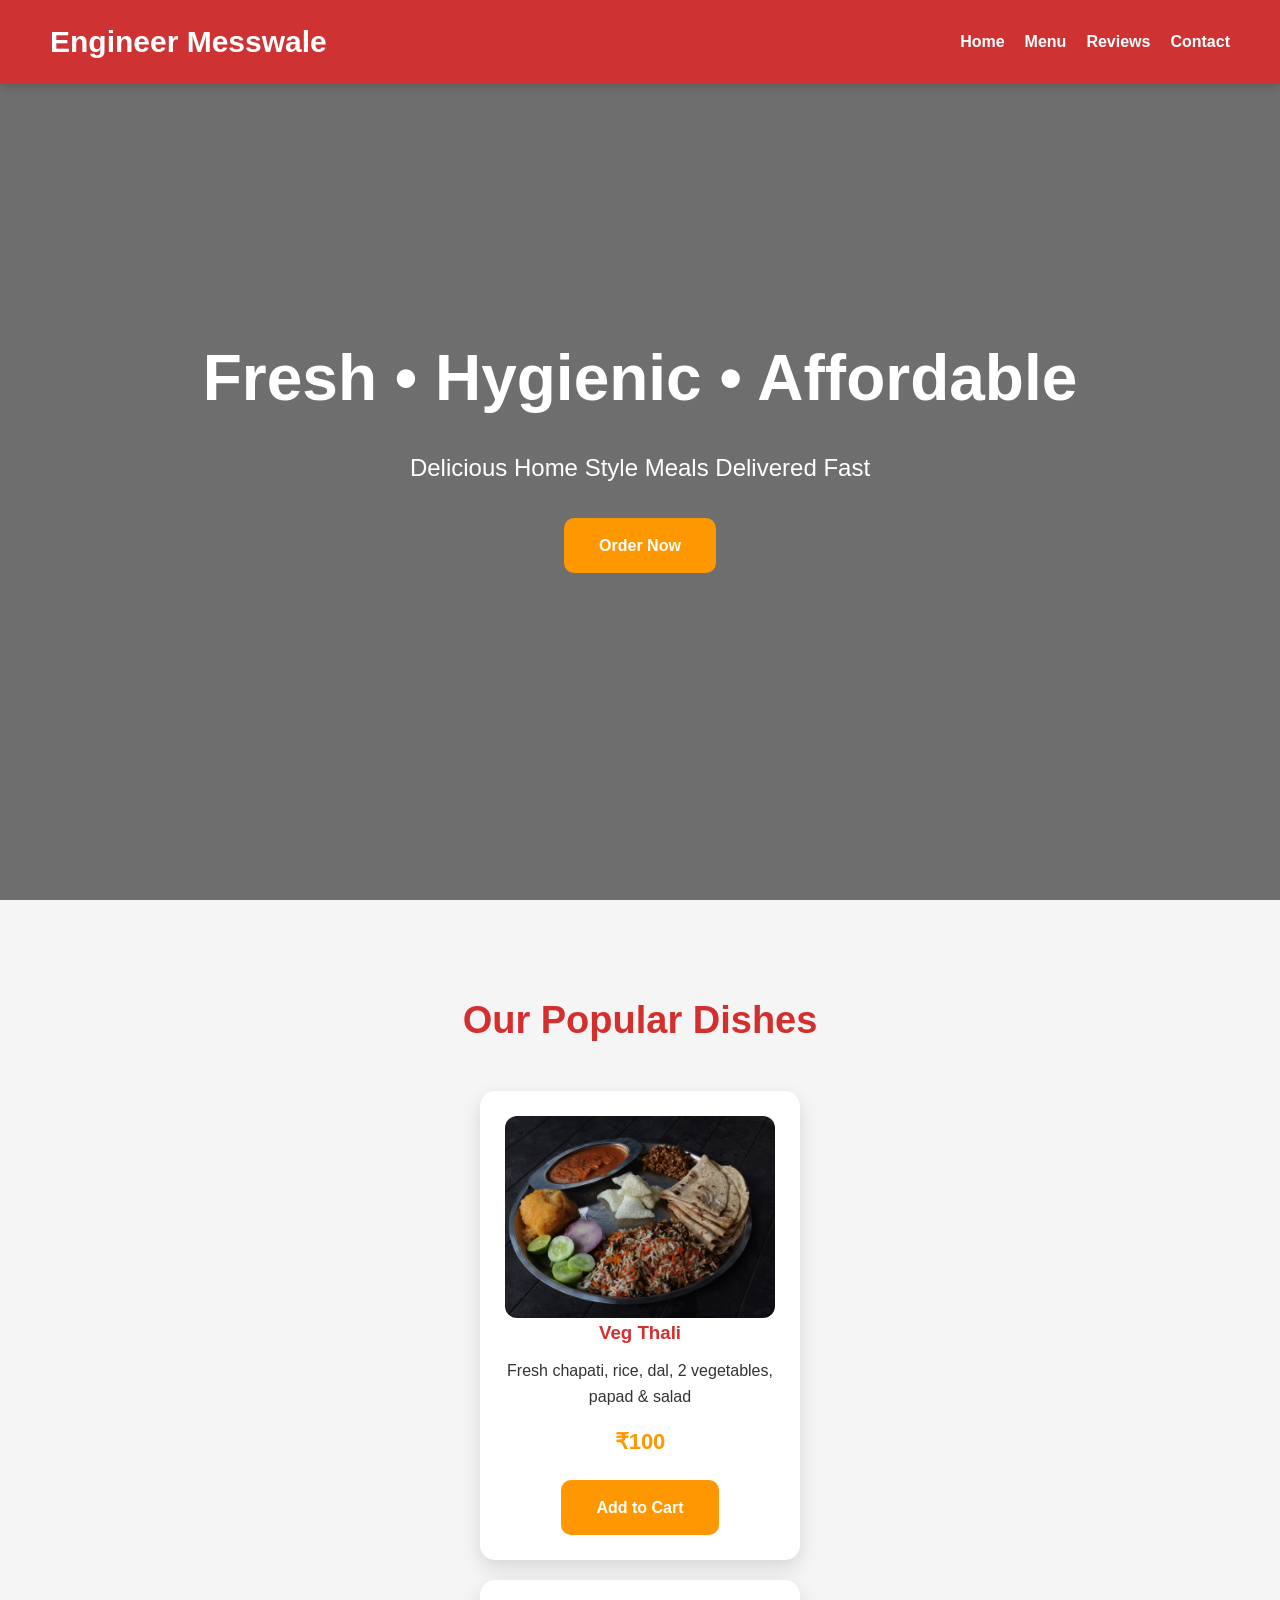
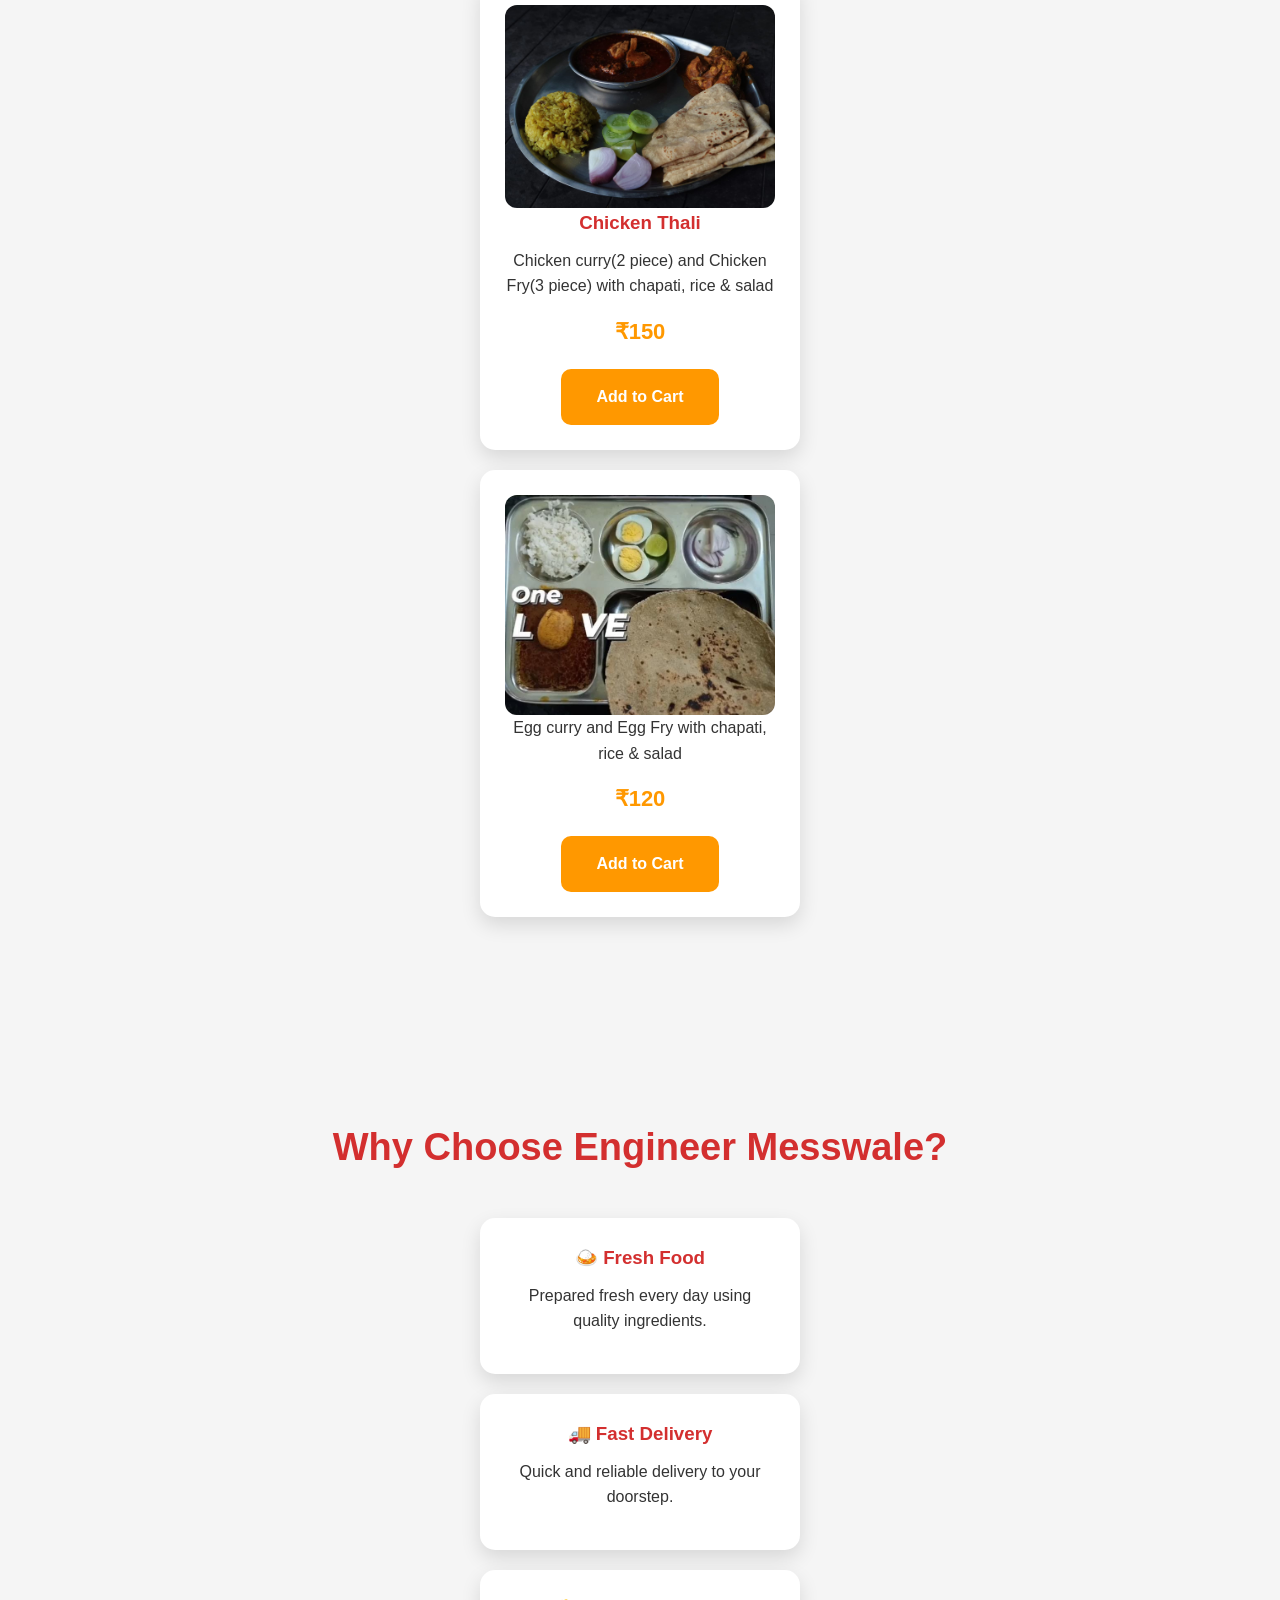
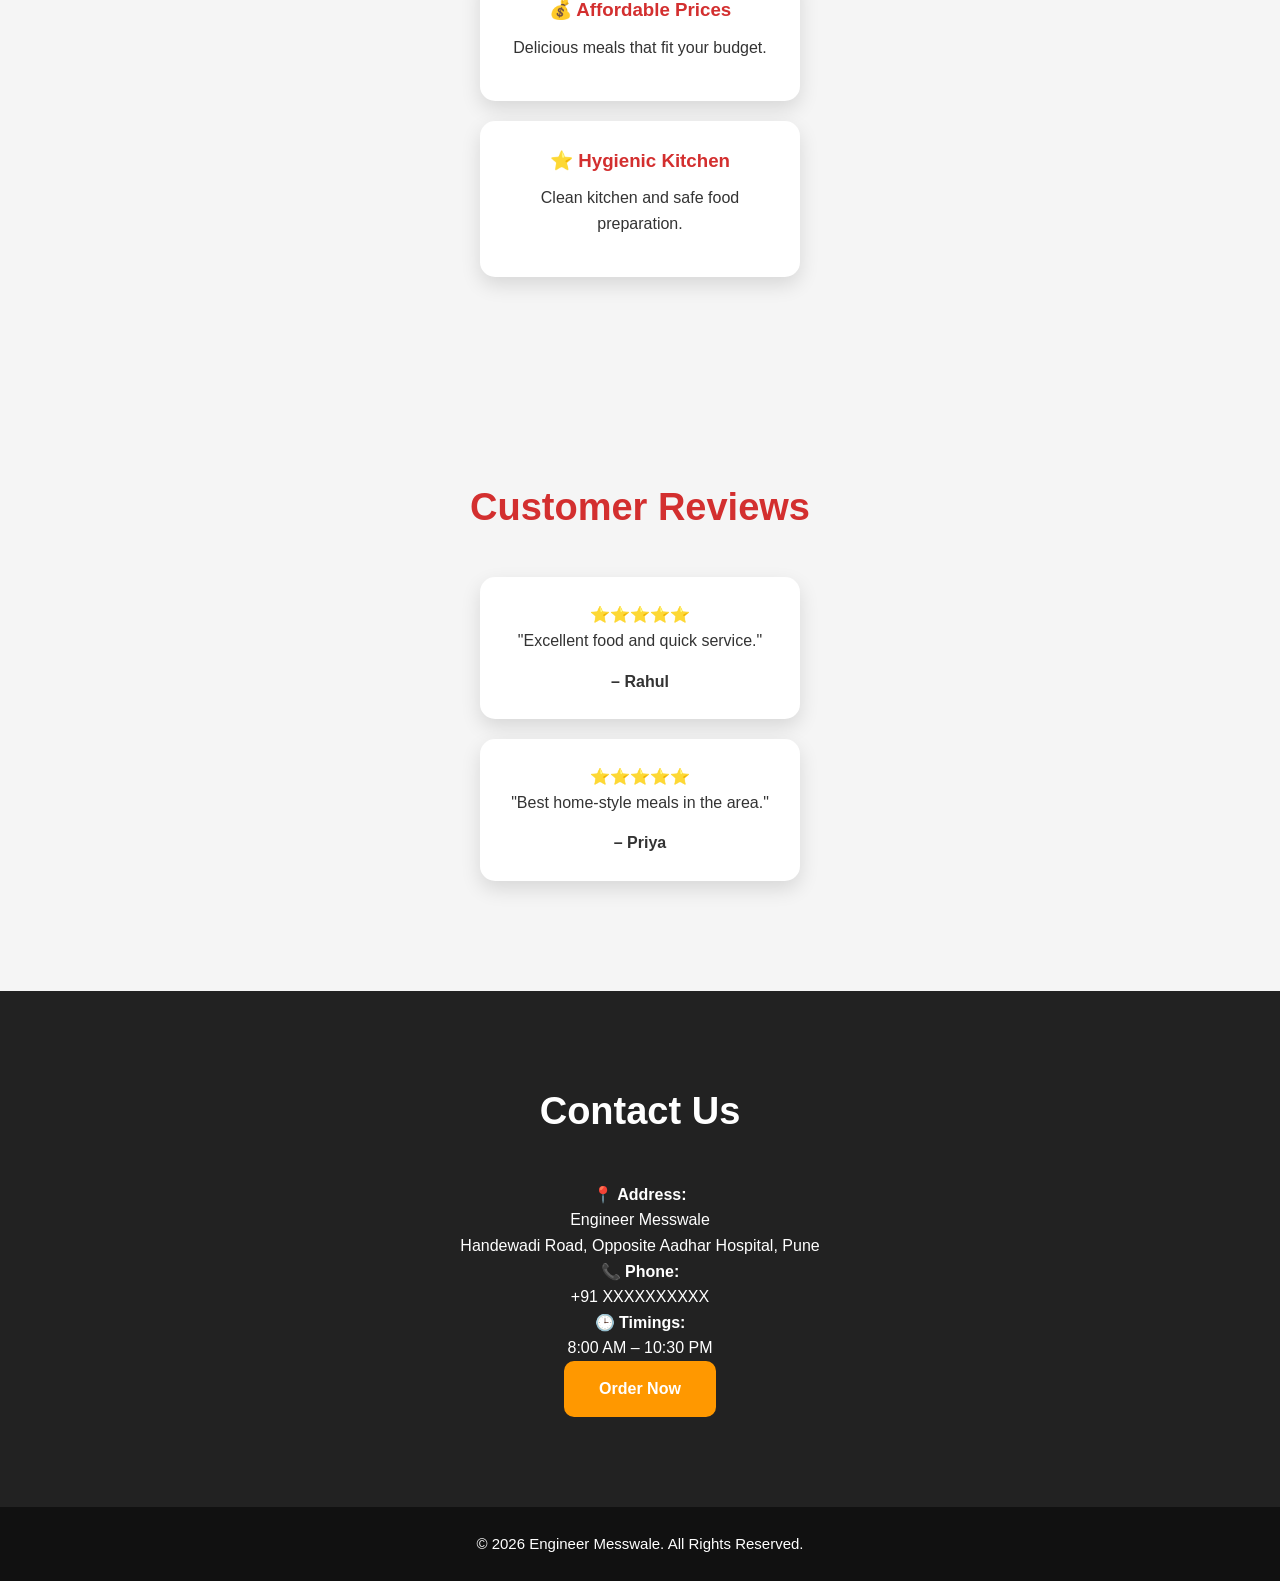
==== index.html @ 08bb7de9 "new" ====
<!DOCTYPE html>
<html lang="en">
<head>
<meta charset="UTF-8">
<meta name="viewport" content="width=device-width, initial-scale=1.0">
<title>Engineer Messwale</title>
<link rel="stylesheet" href="style.css">
</head>

<body>

<header>
    <h1>Engineer Messwale</h1>
    <nav>
        <a href="#home">Home</a>
        <a href="#menu">Menu</a>
        <a href="#reviews">Reviews</a>
        <a href="#contact">Contact</a>
    </nav>
</header>

<section id="home" class="hero">
    <h1>Fresh • Hygienic • Affordable</h1>
    <p>Delicious Home Style Meals Delivered Fast</p>
    <a href="#menu" class="btn">Order Now</a>
</section>

<section id="menu" class="menu">

<h2>Our Popular Dishes</h2>

<div class="card">
    <img src="veg thali.jpeg" alt="Veg Thali">
    <h3>Veg Thali</h3>
    <p>Fresh chapati, rice, dal, 2 vegetables, papad & salad</p>
    <h4>₹100</h4>
    <a href="#" class="btn" onclick="addToCart('Veg Thali',100); return false;">Add to Cart</a>
</div>

<div class="card">
    <img src="Chicken Thali.jpeg" alt="Chicken Thali">
    <h3>Chicken Thali</h3>
    <p>Chicken curry(2 piece) and Chicken Fry(3 piece) with chapati, rice & salad</p>
    <h4>₹150</h4>
    <a href="#" class="btn" onclick="addToCart('Chicken Thali',150); return false;">Add to Cart</a>
</div>

<div class="card">
    <img src="Egg Thali.jpeg" >
    <p>Egg curry and Egg Fry with chapati, rice & salad</p>
    <h4>₹120</h4>

    <a href="#" class="btn" onclick="addToCart('Egg Thali',140); return false;">Add to Cart</a>
</div>

</section>


</div>

</section><section class="why">
    <h2>Why Choose Engineer Messwale?</h2>

    <div class="card">
        <h3>🍛 Fresh Food</h3>
        <p>Prepared fresh every day using quality ingredients.</p>
    </div>

    <div class="card">
        <h3>🚚 Fast Delivery</h3>
        <p>Quick and reliable delivery to your doorstep.</p>
    </div>

    <div class="card">
        <h3>💰 Affordable Prices</h3>
        <p>Delicious meals that fit your budget.</p>
    </div>

    <div class="card">
        <h3>⭐ Hygienic Kitchen</h3>
        <p>Clean kitchen and safe food preparation.</p>
    </div>
</section>

<section id="reviews">
    <h2>Customer Reviews</h2>

    <div class="card">
        ⭐⭐⭐⭐⭐
        <p>"Excellent food and quick service."</p>
        <strong>– Rahul</strong>
    </div>

    <div class="card">
        ⭐⭐⭐⭐⭐
        <p>"Best home-style meals in the area."</p>
        <strong>– Priya</strong>
    </div>
</section><section id="contact">
    <h2>Contact Us</h2>

    <p><strong>📍 Address:</strong><br>
    Engineer Messwale<br>
    Handewadi Road, Opposite Aadhar Hospital, Pune
    </p>

    <p><strong>📞 Phone:</strong><br>
    +91 XXXXXXXXXX
    </p>

    <p><strong>🕒 Timings:</strong><br>
    8:00 AM – 10:30 PM
    </p>

    <a href="#menu" class="btn">Order Now</a>
</section>

<footer>
    <p>&copy; 2026 Engineer Messwale. All Rights Reserved.</p>
</footer>

<script src="script.js"></script>

</body>
</html>
---- style.css ----
*{
margin:0;
padding:0;
box-sizing:border-box;
font-family:Arial,sans-serif;
scroll-behavior:smooth;
}

body{
background:#f5f5f5;
color:#333;
line-height:1.6;
}

header{
position:fixed;
top:0;
left:0;
width:100%;
display:flex;
justify-content:space-between;
align-items:center;
padding:18px 50px;
background:rgba(211,47,47,.95);
color:#fff;
z-index:1000;
box-shadow:0 2px 10px rgba(0,0,0,.2);
}

header h1{
font-size:30px;
font-weight:bold;
}

nav{
display:flex;
gap:20px;
}

nav a{
color:#fff;
text-decoration:none;
font-weight:bold;
transition:.3s;
}

nav a:hover{
color:#ffd54f;
}

.hero{
height:100vh;
display:flex;
flex-direction:column;
justify-content:center;
align-items:center;
text-align:center;
padding:20px;
background:linear-gradient(rgba(0,0,0,.55),rgba(0,0,0,.55)),
url("https://images.unsplash.com/photo-1504674900247-0877df9cc836");
background-size:cover;
background-position:center;
color:white;
}

.hero h1{
font-size:64px;
margin-bottom:20px;
}

.hero p{
font-size:24px;
margin-bottom:30px;
max-width:700px;
}

.btn{
display:inline-block;
background:#ff9800;
color:white;
padding:15px 35px;
border-radius:10px;
text-decoration:none;
font-weight:bold;
transition:.3s;
}

.btn:hover{
background:#e68900;
transform:scale(1.05);
}

.menu,
.why,
#reviews,
#contact{
padding:90px 20px;
text-align:center;
}

.menu h2,
.why h2,
#reviews h2,
#contact h2{
font-size:38px;
margin-bottom:40px;
color:#d32f2f;
}.card{
background:#fff;
max-width:320px;
margin:20px auto;
padding:25px;
border-radius:15px;
box-shadow:0 8px 20px rgba(0,0,0,.12);
transition:.3s;
}

.card:hover{
transform:translateY(-8px);
box-shadow:0 15px 30px rgba(0,0,0,.2);
}

.card h3{
color:#d32f2f;
margin-bottom:10px;
}

.card p{
margin-bottom:15px;
}

.card h4{
margin-bottom:20px;
font-size:22px;
color:#ff9800;
}

#contact{
background:#222;
color:white;
}

#contact h2{
color:#fff;
}

footer{
background:#111;
color:white;
text-align:center;
padding:25px;
font-size:15px;
}

img{
max-width:100%;
display:block;
border-radius:12px;
}

@media(max-width:768px){

header{
flex-direction:column;
padding:15px;
}

header h1{
margin-bottom:10px;
font-size:24px;
}

nav{
flex-wrap:wrap;
justify-content:center;
}

.hero h1{
font-size:40px;
}

.hero p{
font-size:18px;
}

.card{
width:90%;
}

.btn{
padding:12px 24px;
font-size:16px;
}

.menu,
.why,
#reviews,
#contact{
padding:60px 15px;
}

}
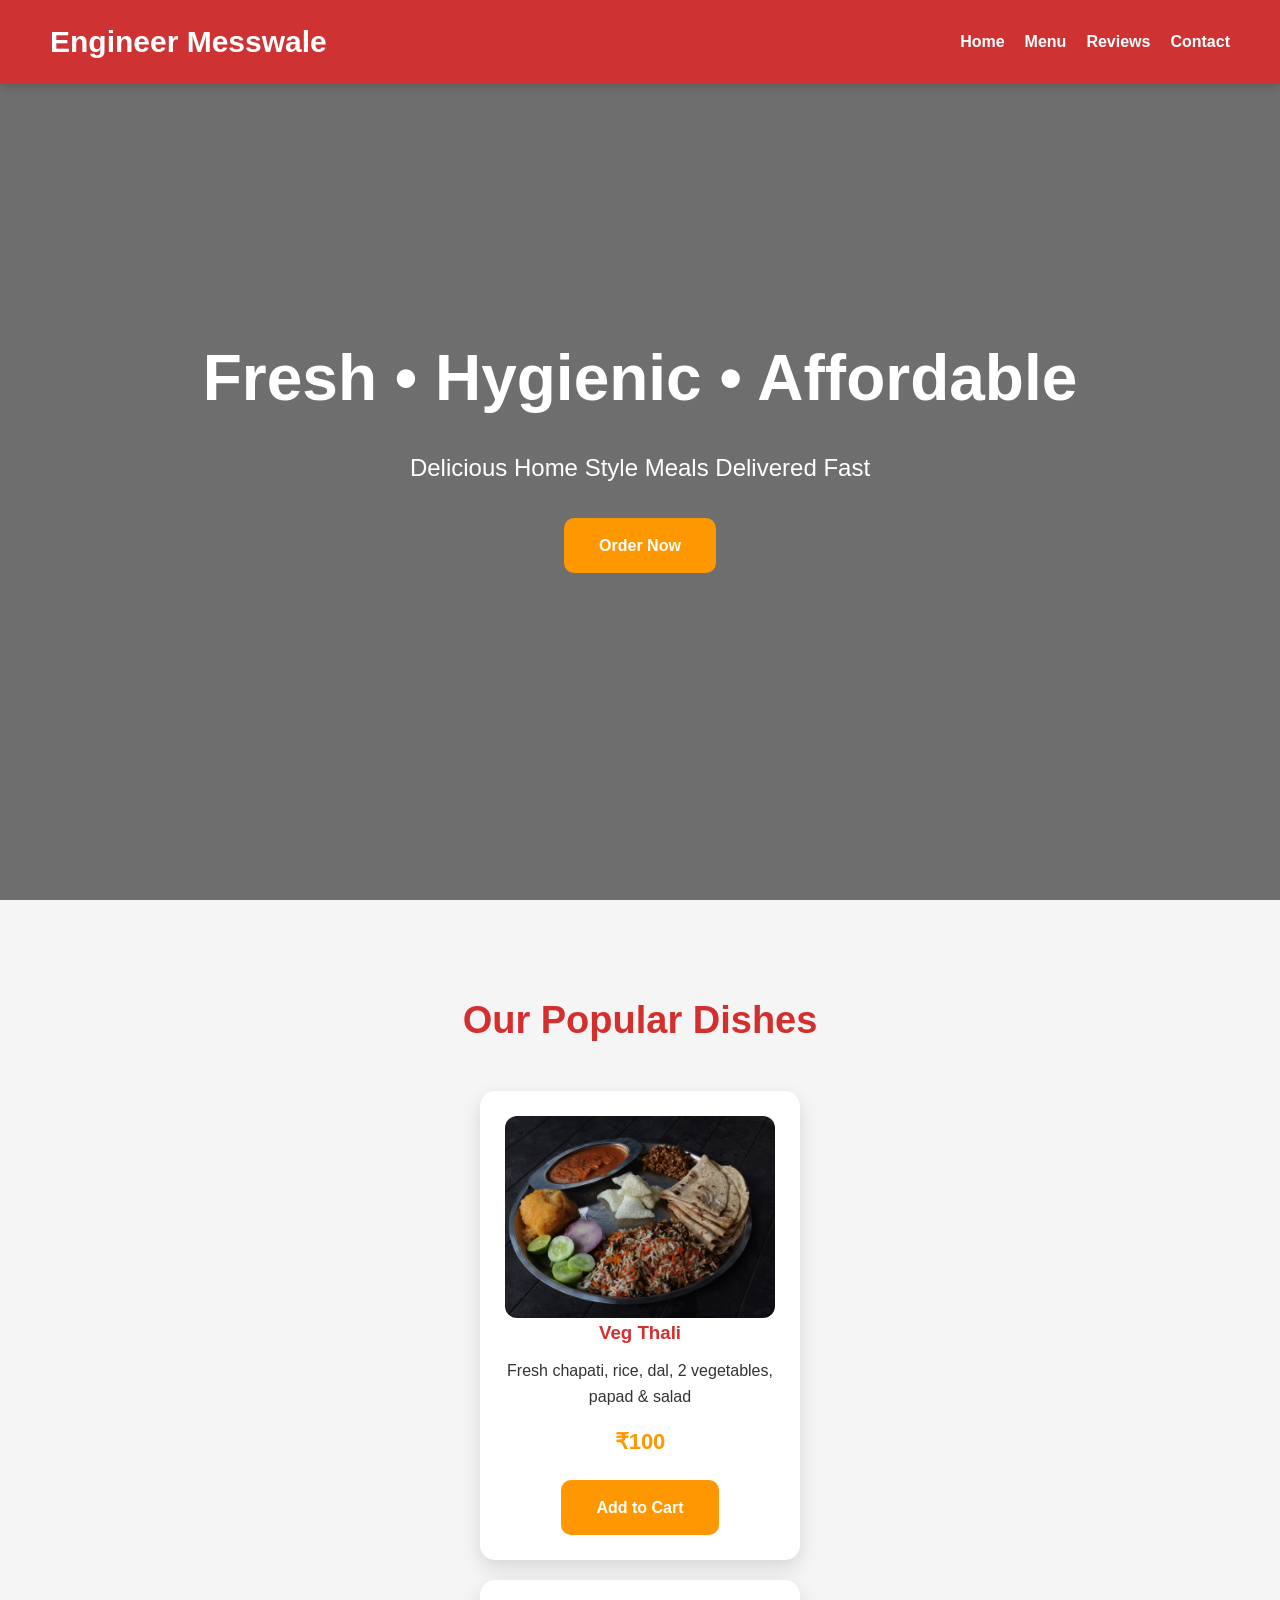
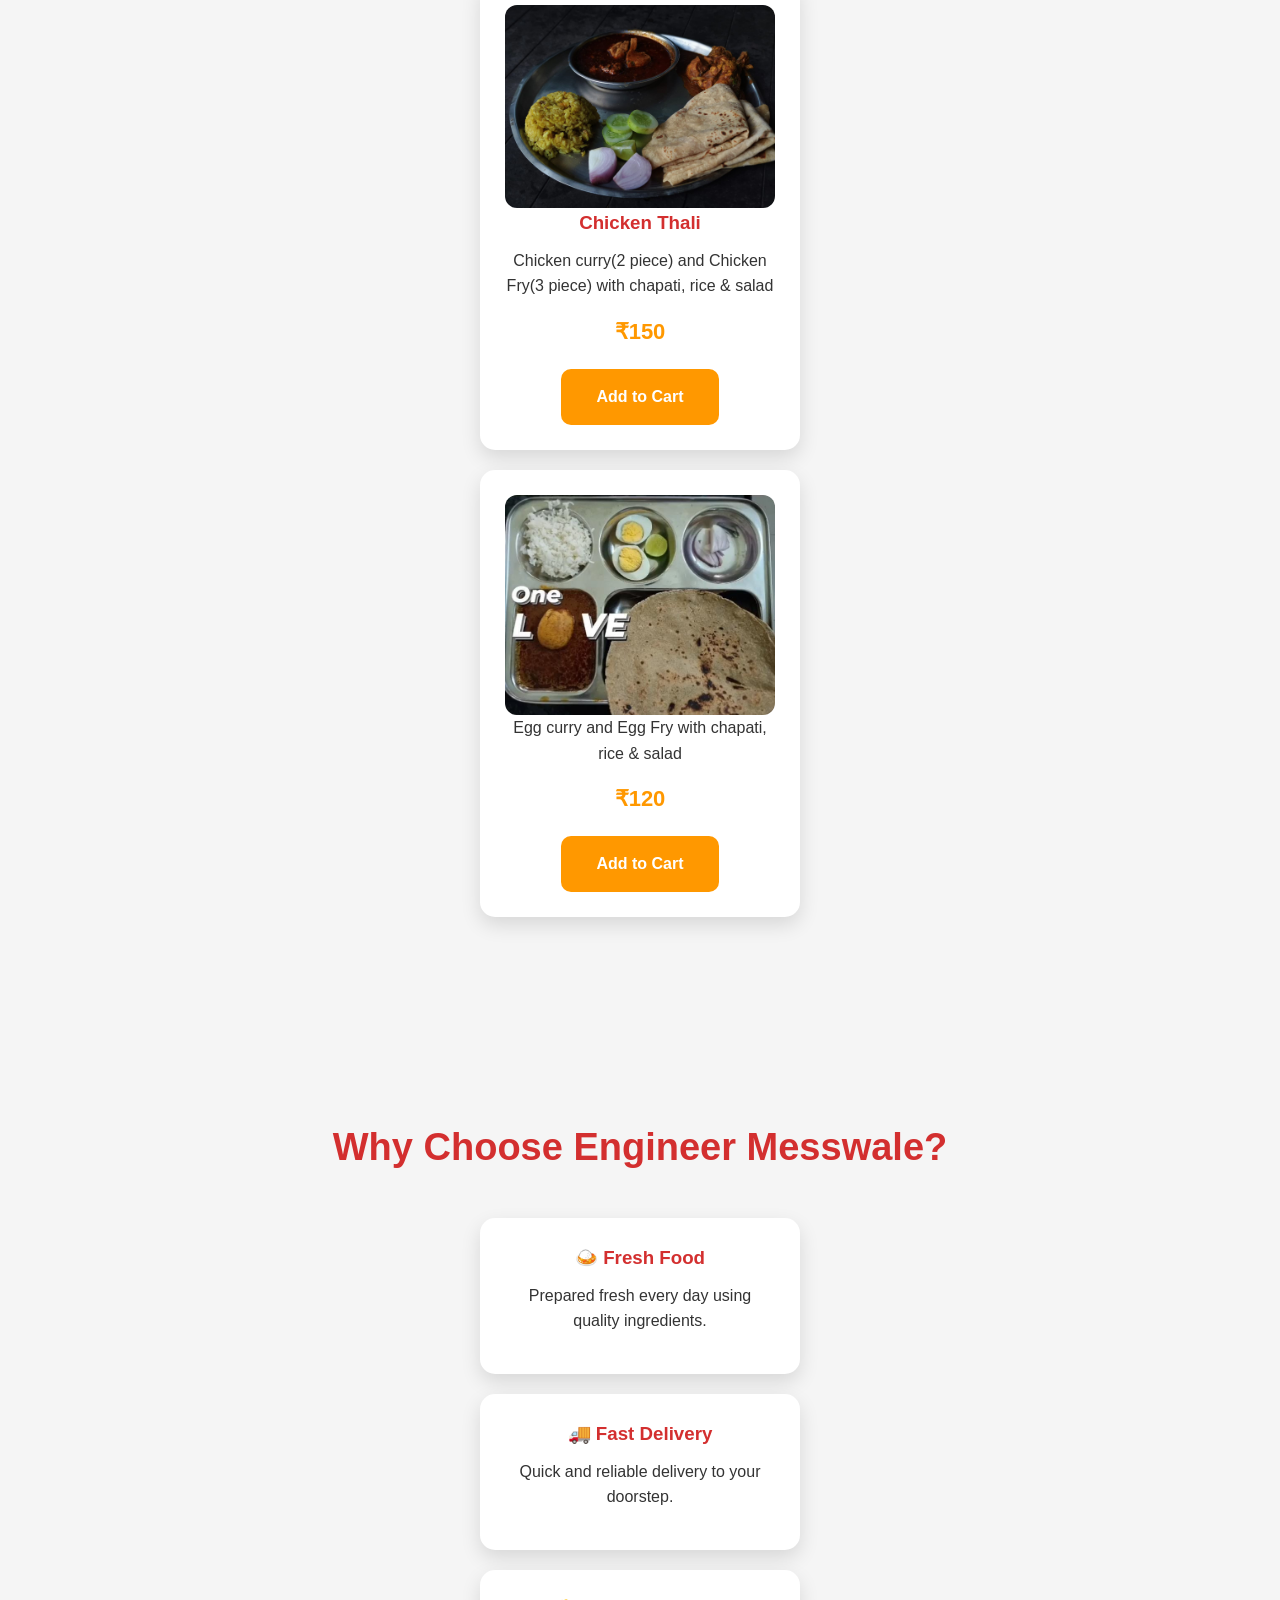
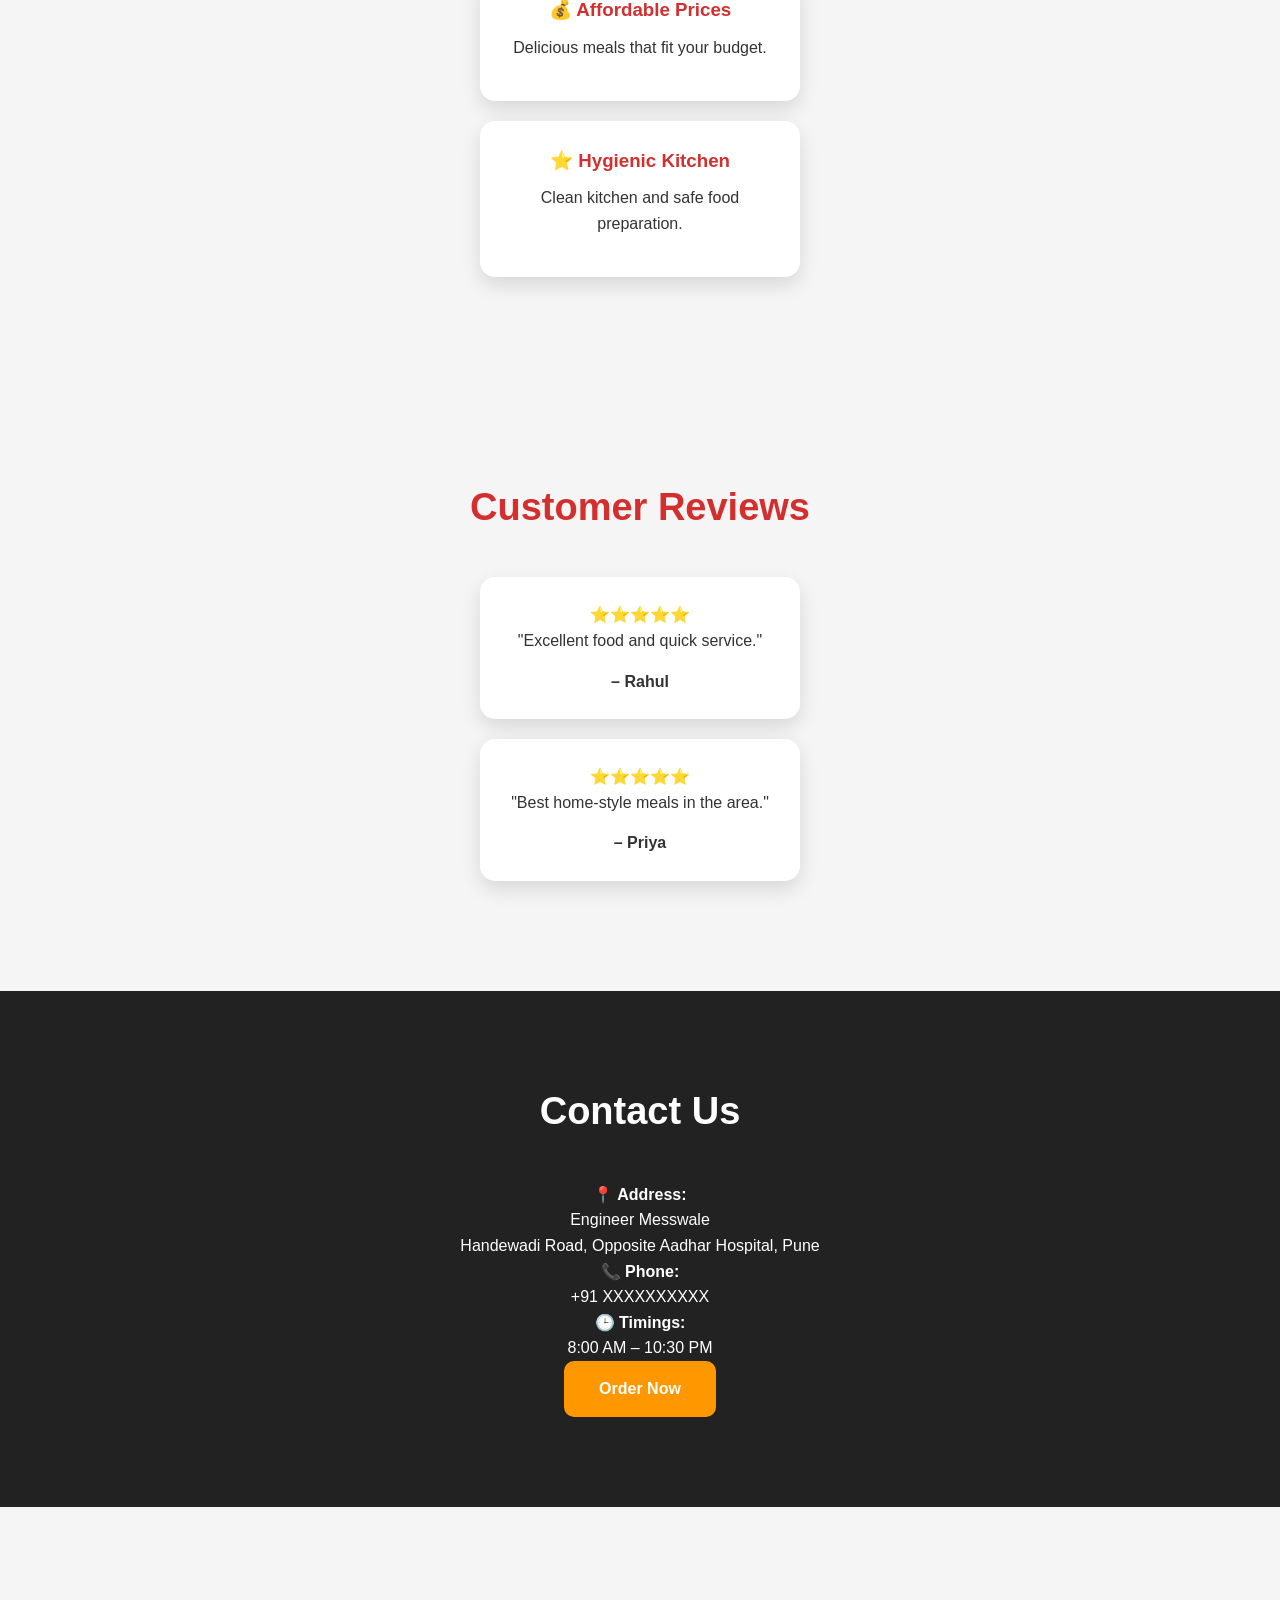
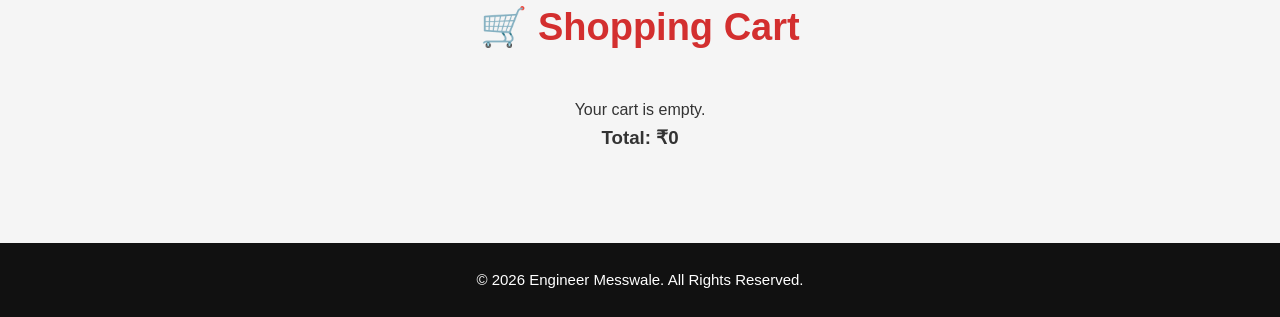
==== commit 26be61ae: "new" ====
--- a/index.html
+++ b/index.html
@@ -114,7 +114,17 @@
 
     <a href="#menu" class="btn">Order Now</a>
 </section>
+<section id="cart" class="menu">
 
+<h2>🛒 Shopping Cart</h2>
+
+<div id="cart-items">
+<p>Your cart is empty.</p>
+</div>
+
+<h3>Total: ₹<span id="total">0</span></h3>
+
+</section>
 <footer>
     <p>&copy; 2026 Engineer Messwale. All Rights Reserved.</p>
 </footer>
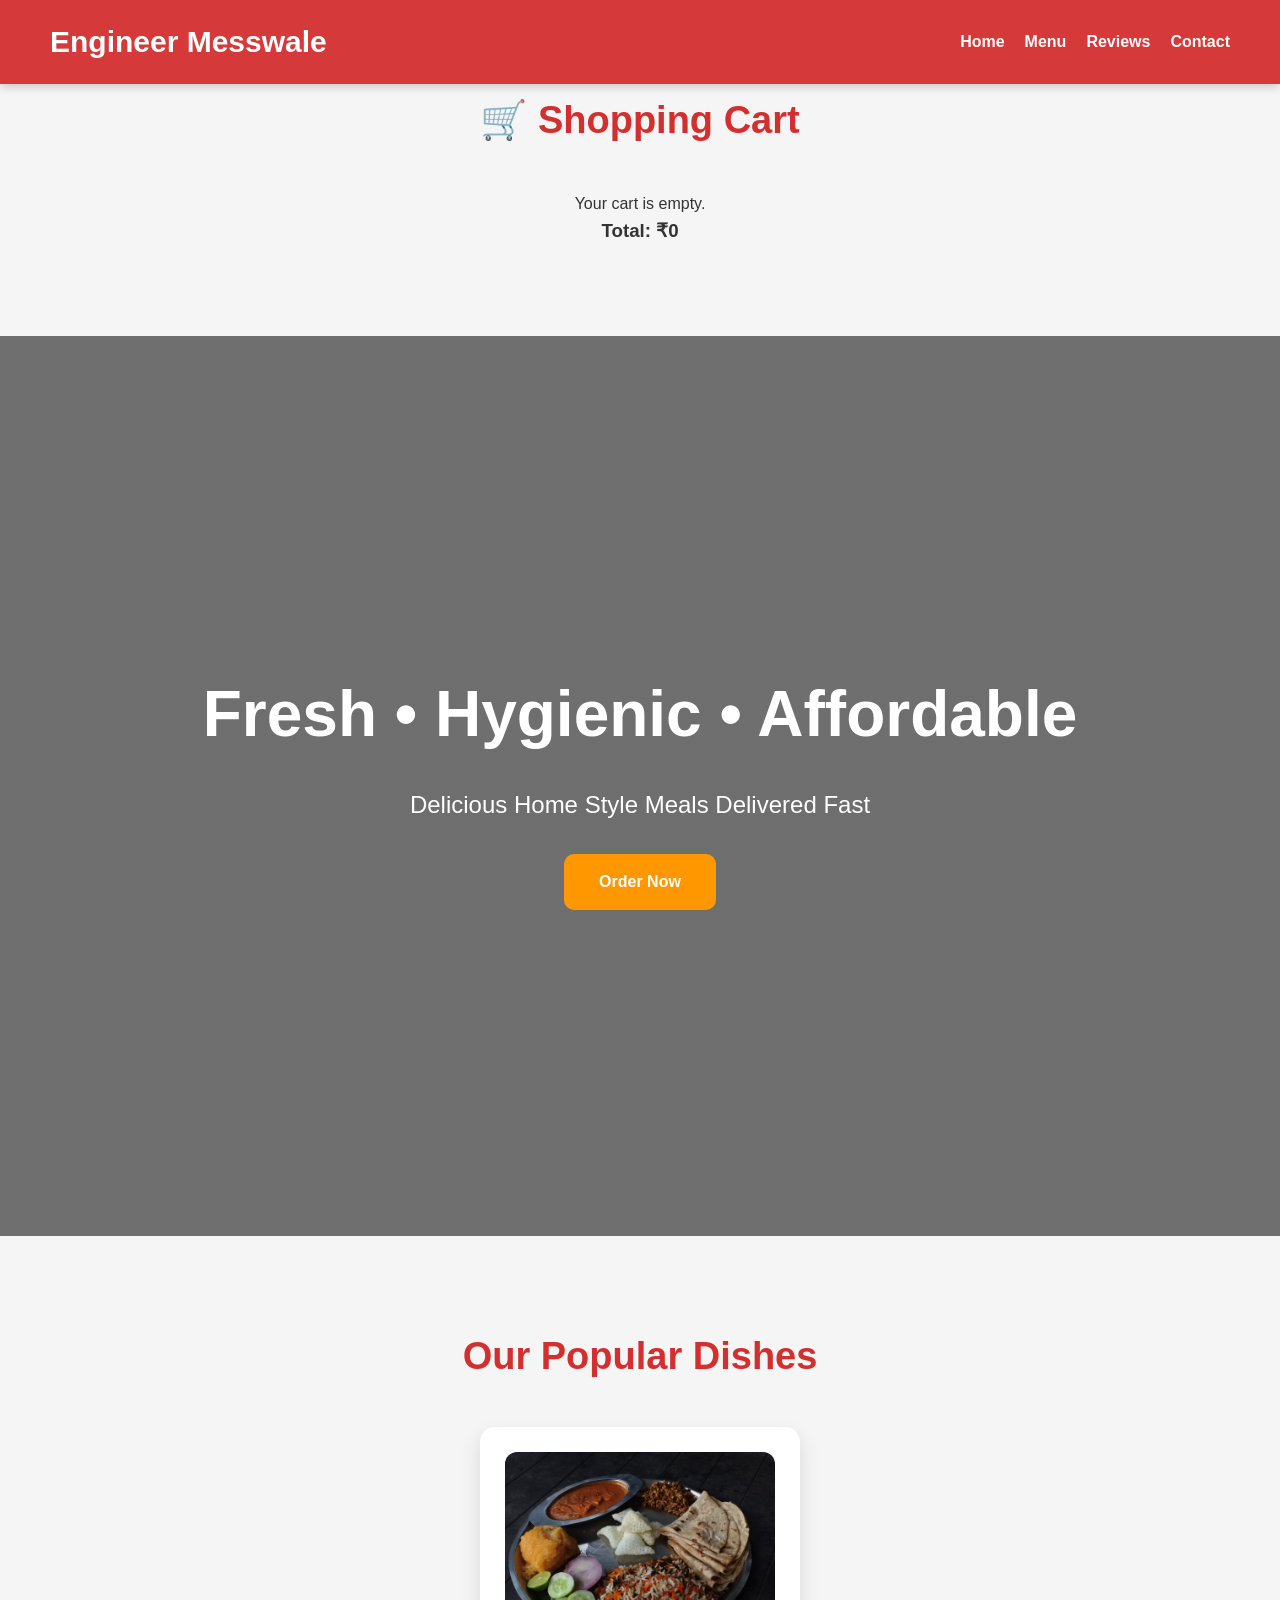
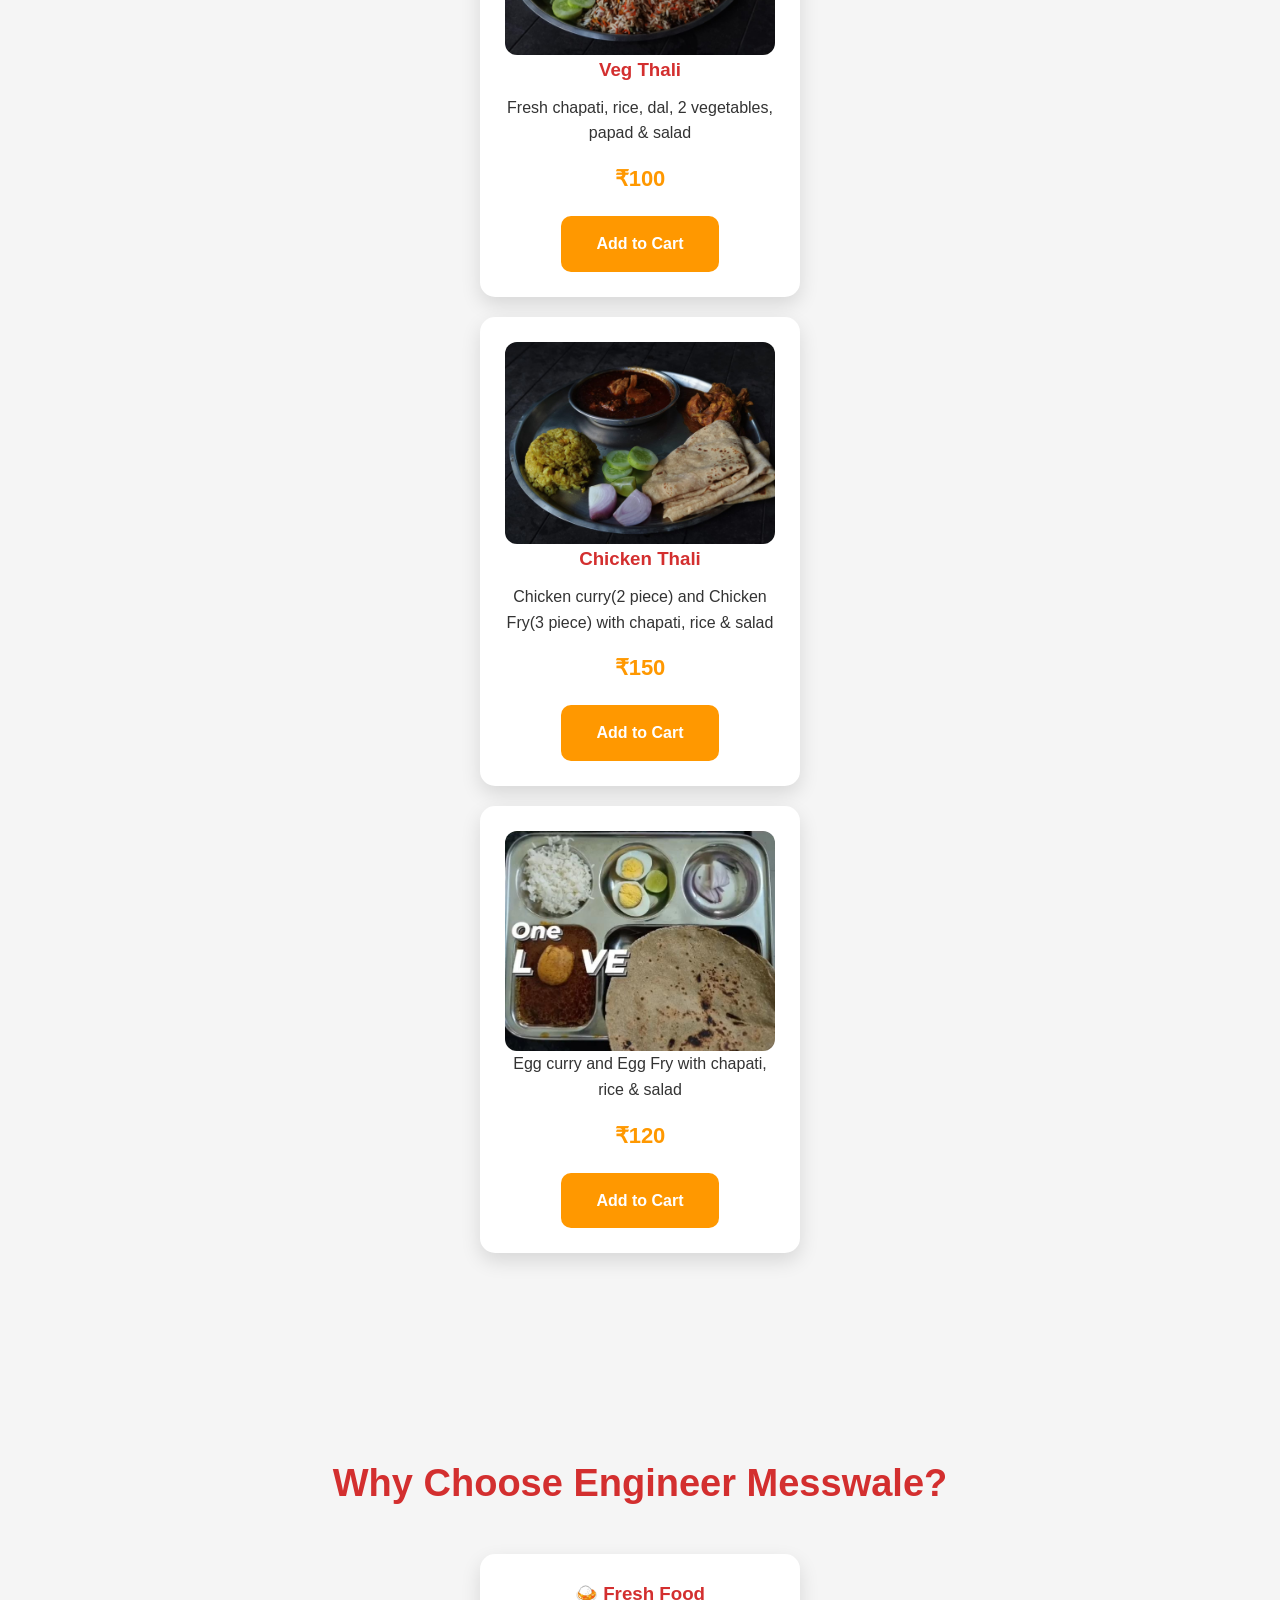
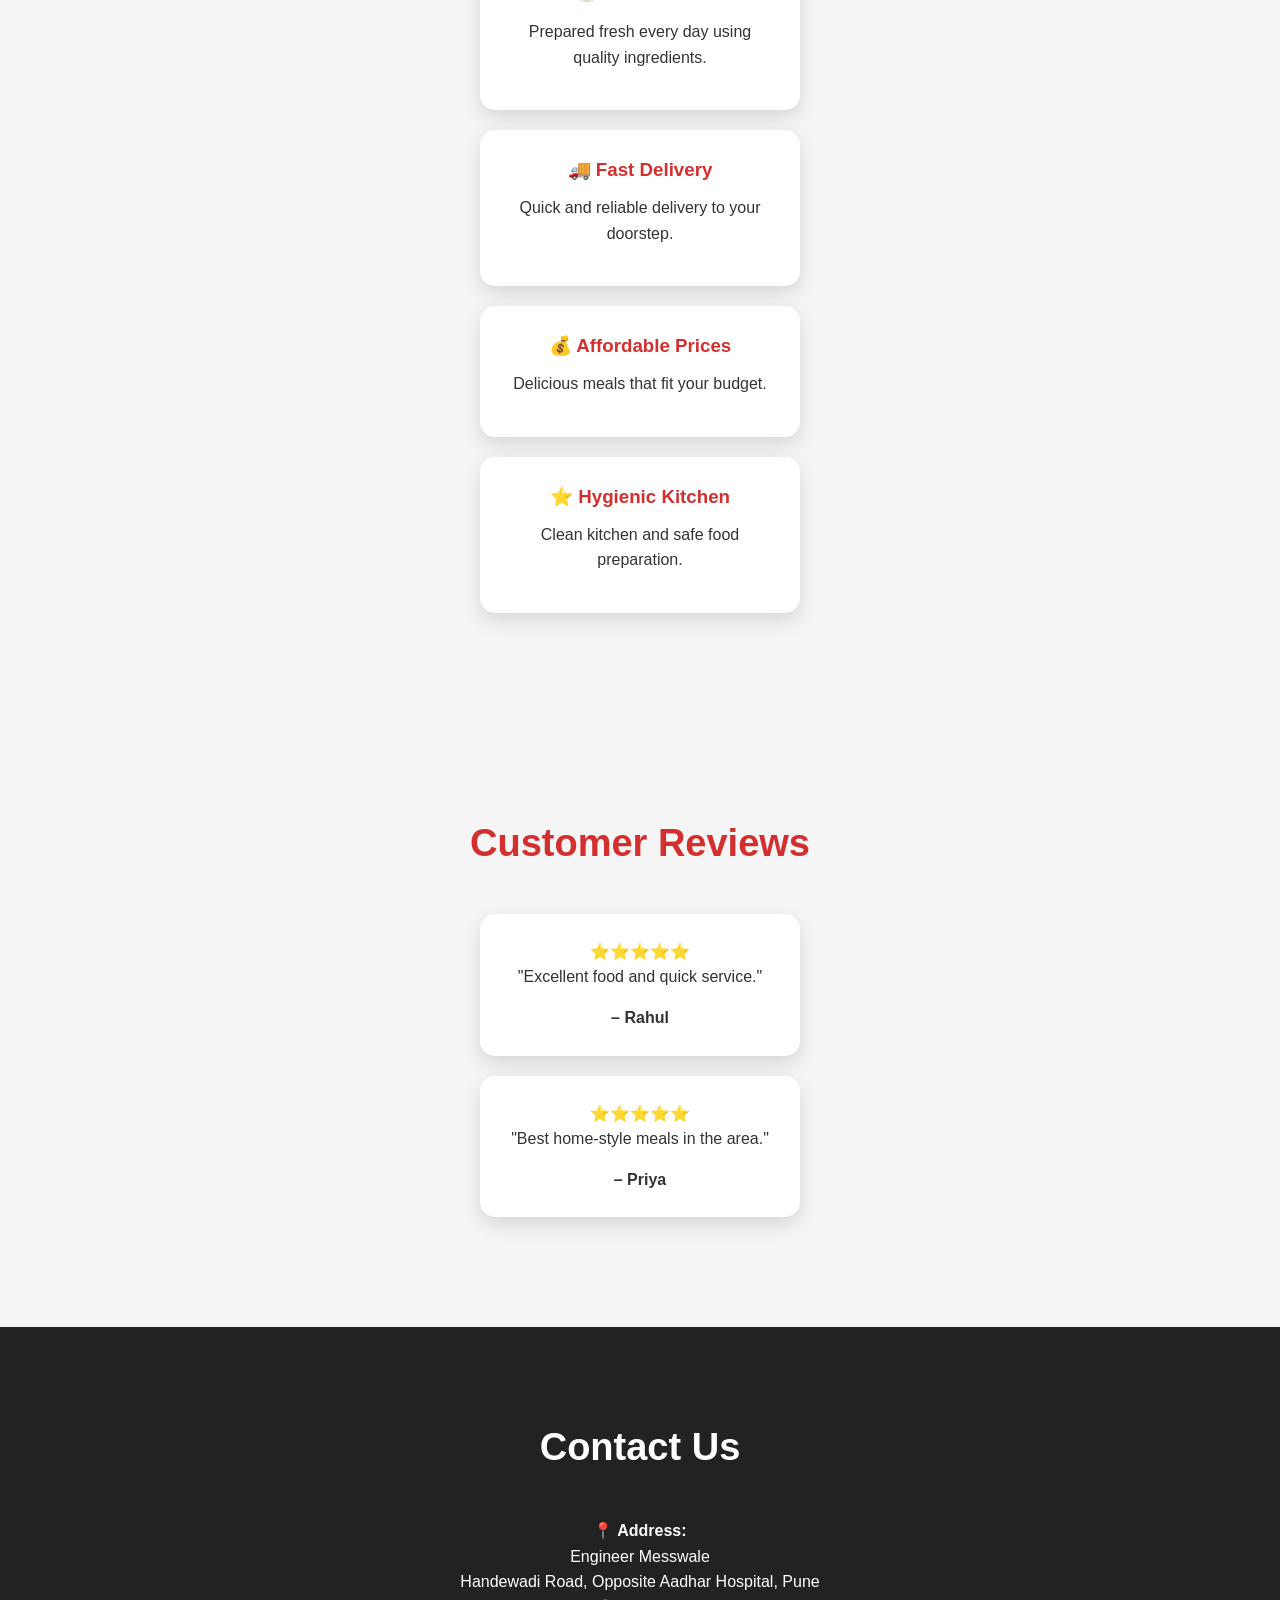
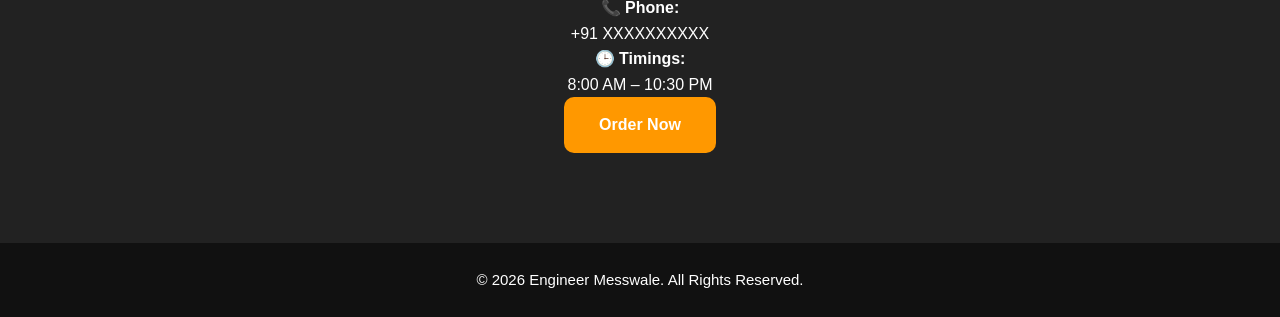
==== commit f6e16e14: "new" ====
--- a/index.html
+++ b/index.html
@@ -17,7 +17,17 @@
         <a href="#reviews">Reviews</a>
         <a href="#contact">Contact</a>
     </nav>
-</header>
+</header><section id="cart" class="menu">
+
+<h2>🛒 Shopping Cart</h2>
+
+<div id="cart-items">
+<p>Your cart is empty.</p>
+</div>
+
+<h3>Total: ₹<span id="total">0</span></h3>
+
+</section>
 
 <section id="home" class="hero">
     <h1>Fresh • Hygienic • Affordable</h1>
@@ -114,15 +124,6 @@
 
     <a href="#menu" class="btn">Order Now</a>
 </section>
-<section id="cart" class="menu">
-
-<h2>🛒 Shopping Cart</h2>
-
-<div id="cart-items">
-<p>Your cart is empty.</p>
-</div>
-
-<h3>Total: ₹<span id="total">0</span></h3>
 
 </section>
 <footer>
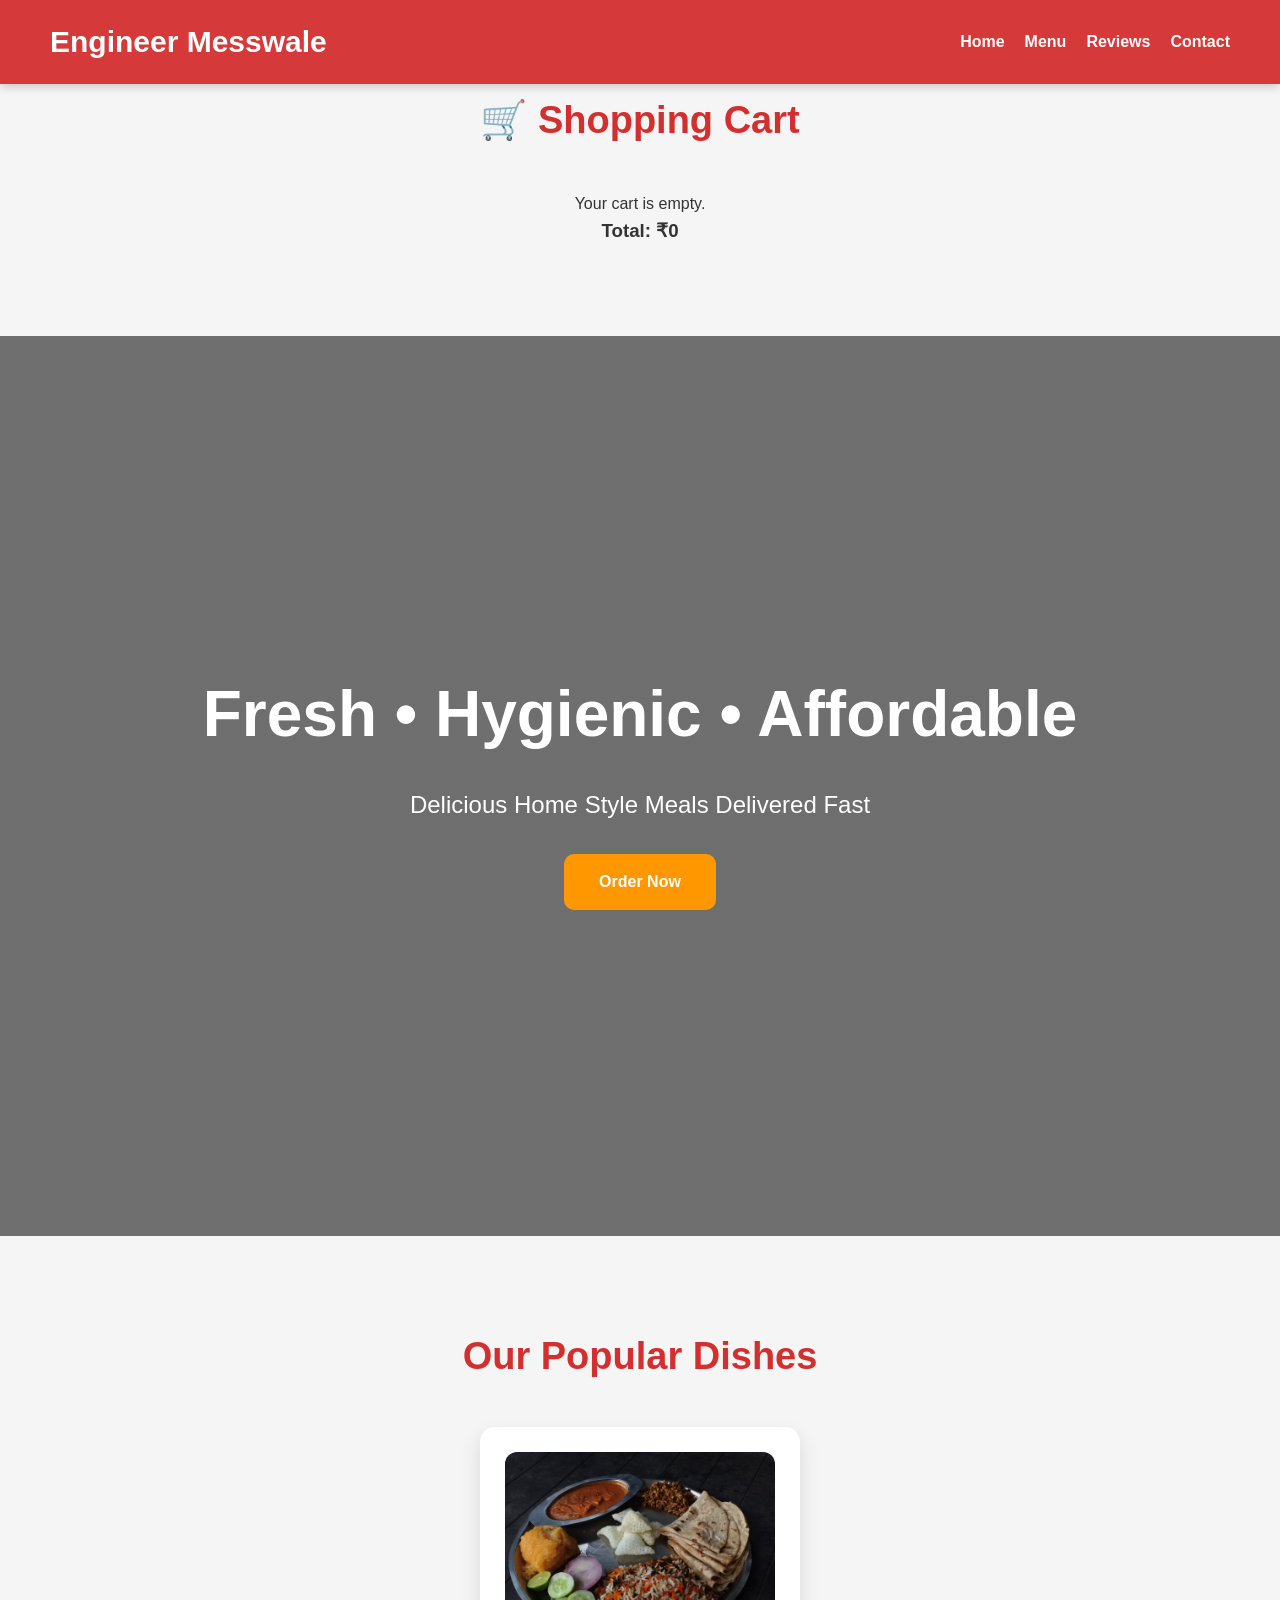
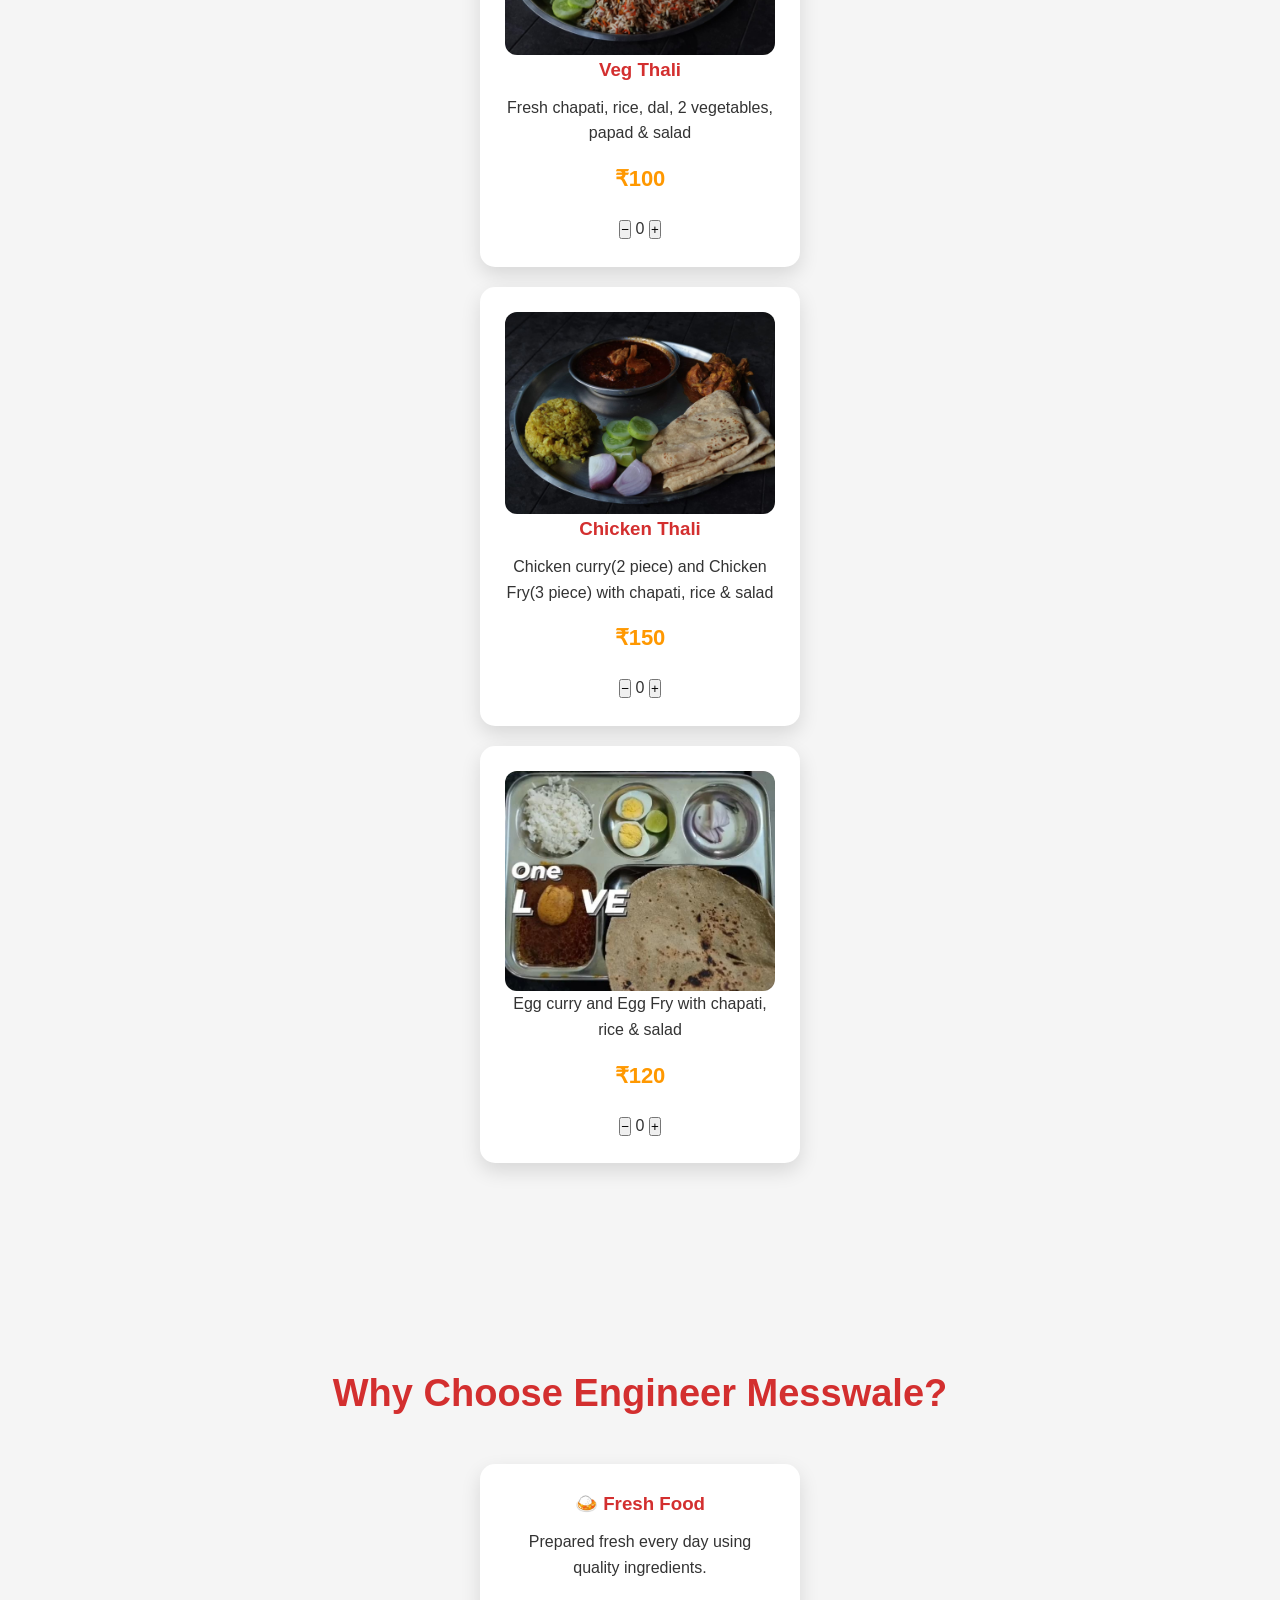
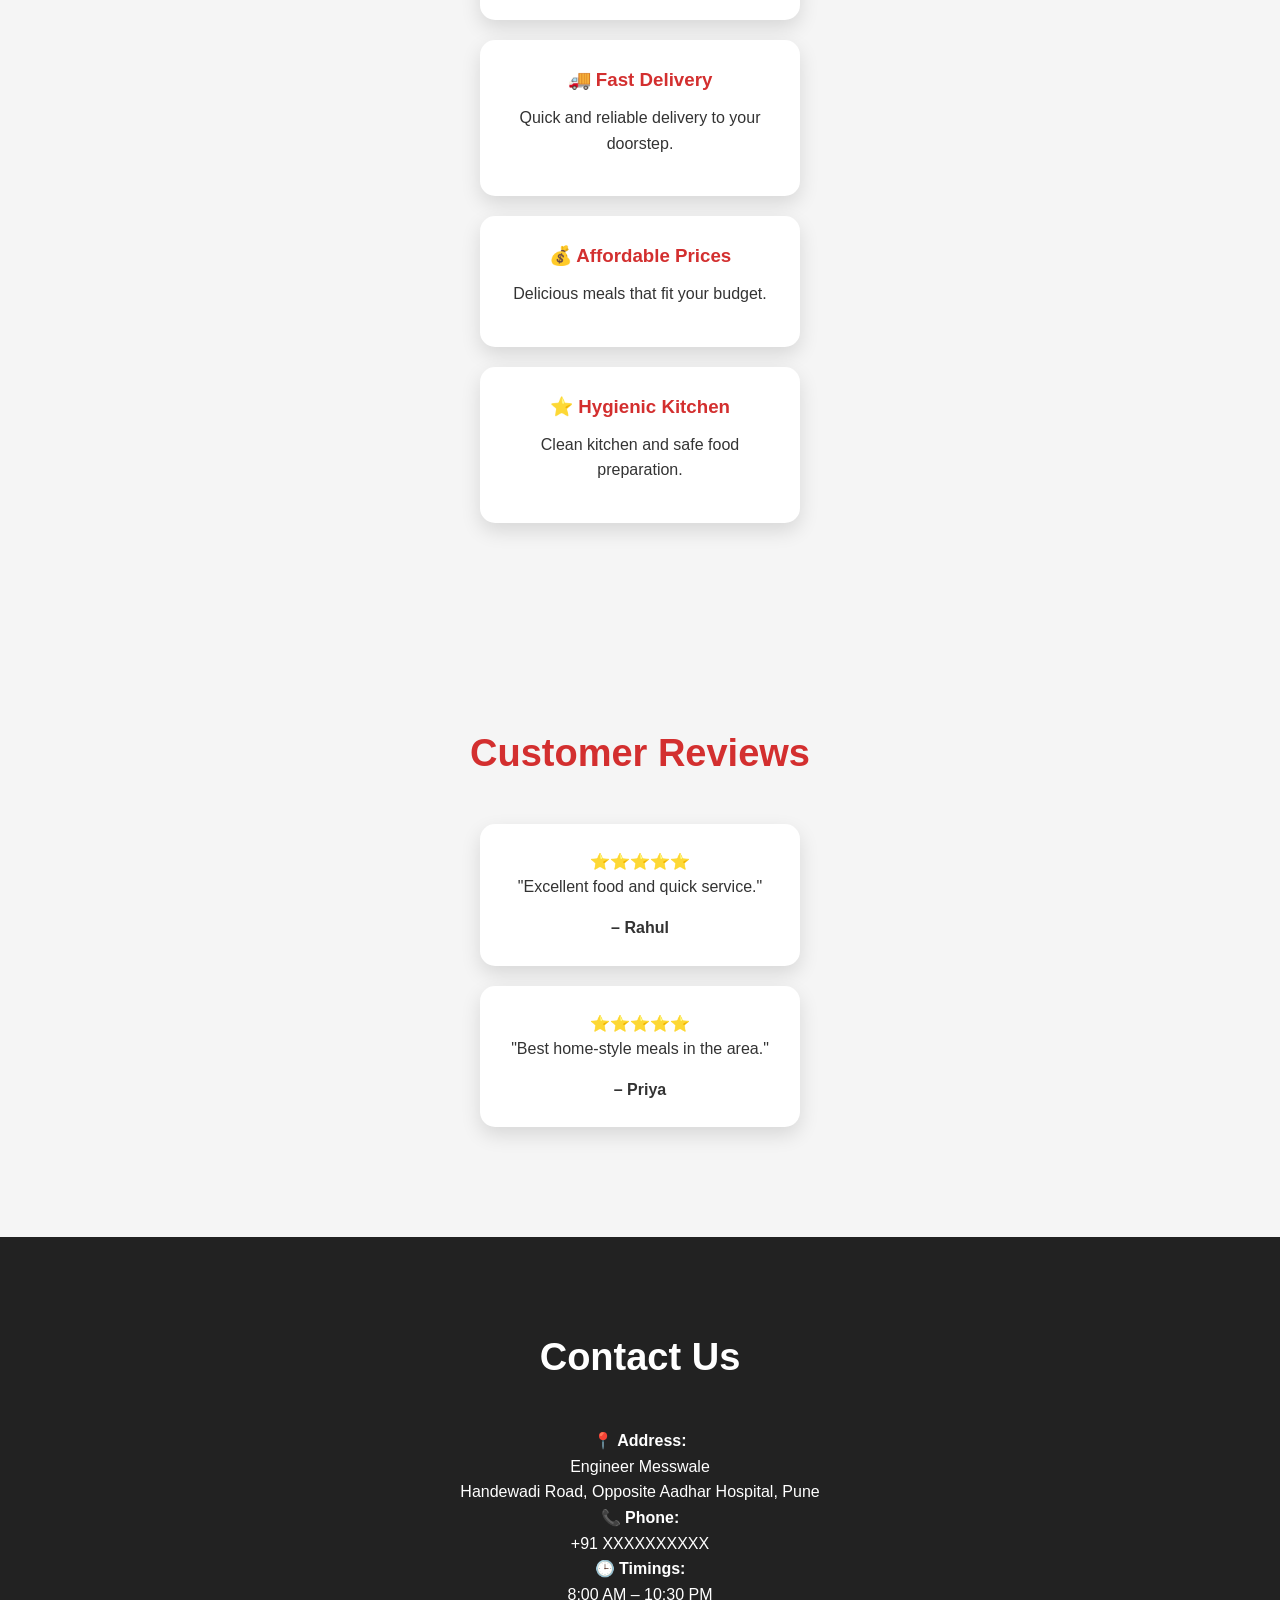
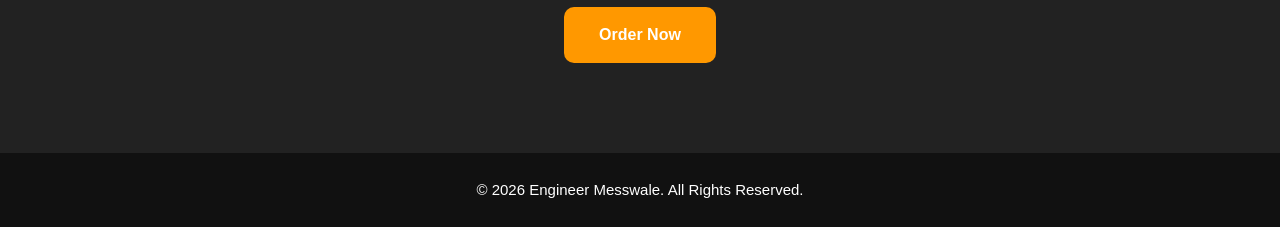
==== commit 9a256896: "new" ====
--- a/index.html
+++ b/index.html
@@ -44,7 +44,11 @@
     <h3>Veg Thali</h3>
     <p>Fresh chapati, rice, dal, 2 vegetables, papad & salad</p>
     <h4>₹100</h4>
-    <a href="#" class="btn" onclick="addToCart('Veg Thali',100); return false;">Add to Cart</a>
+    <div class="qty-controls">
+    <button onclick="decreaseQty('Veg Thali',100)">−</button>
+    <span id="Veg Thali-qty">0</span>
+    <button onclick="increaseQty('Veg Thali',100)">+</button>
+</div>
 </div>
 
 <div class="card">
@@ -52,7 +56,11 @@
     <h3>Chicken Thali</h3>
     <p>Chicken curry(2 piece) and Chicken Fry(3 piece) with chapati, rice & salad</p>
     <h4>₹150</h4>
-    <a href="#" class="btn" onclick="addToCart('Chicken Thali',150); return false;">Add to Cart</a>
+    <div class="qty-controls">
+    <button onclick="decreaseQty('Chicken Thali',150)">−</button>
+    <span id="Chicken Thali-qty">0</span>
+    <button onclick="increaseQty('Chicken Thali',150)">+</button>
+</div>
 </div>
 
 <div class="card">
@@ -60,7 +68,11 @@
     <p>Egg curry and Egg Fry with chapati, rice & salad</p>
     <h4>₹120</h4>
 
-    <a href="#" class="btn" onclick="addToCart('Egg Thali',140); return false;">Add to Cart</a>
+    <div class="qty-controls">
+    <button onclick="decreaseQty('Egg Thali',120)">−</button>
+    <span id="Egg Thali-qty">0</span>
+    <button onclick="increaseQty('Egg Thali',120)">+</button>
+</div>
 </div>
 
 </section>
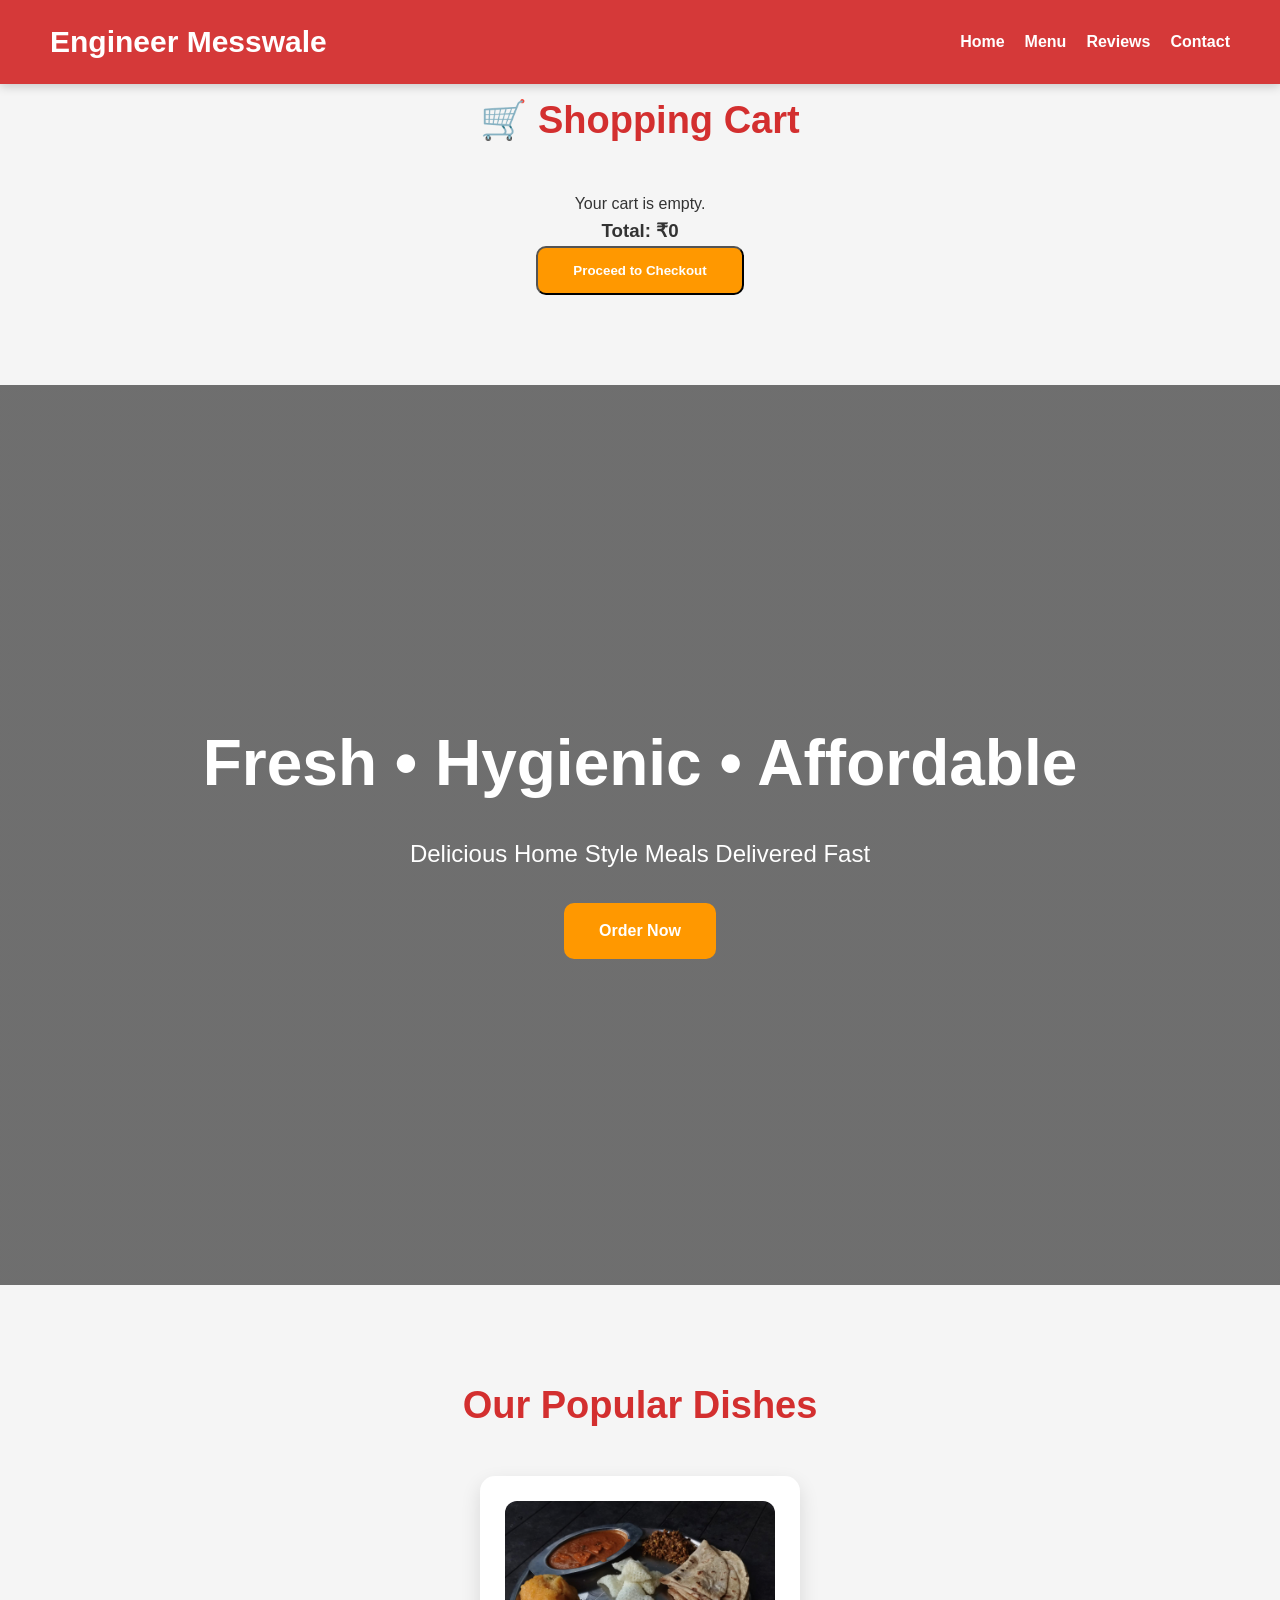
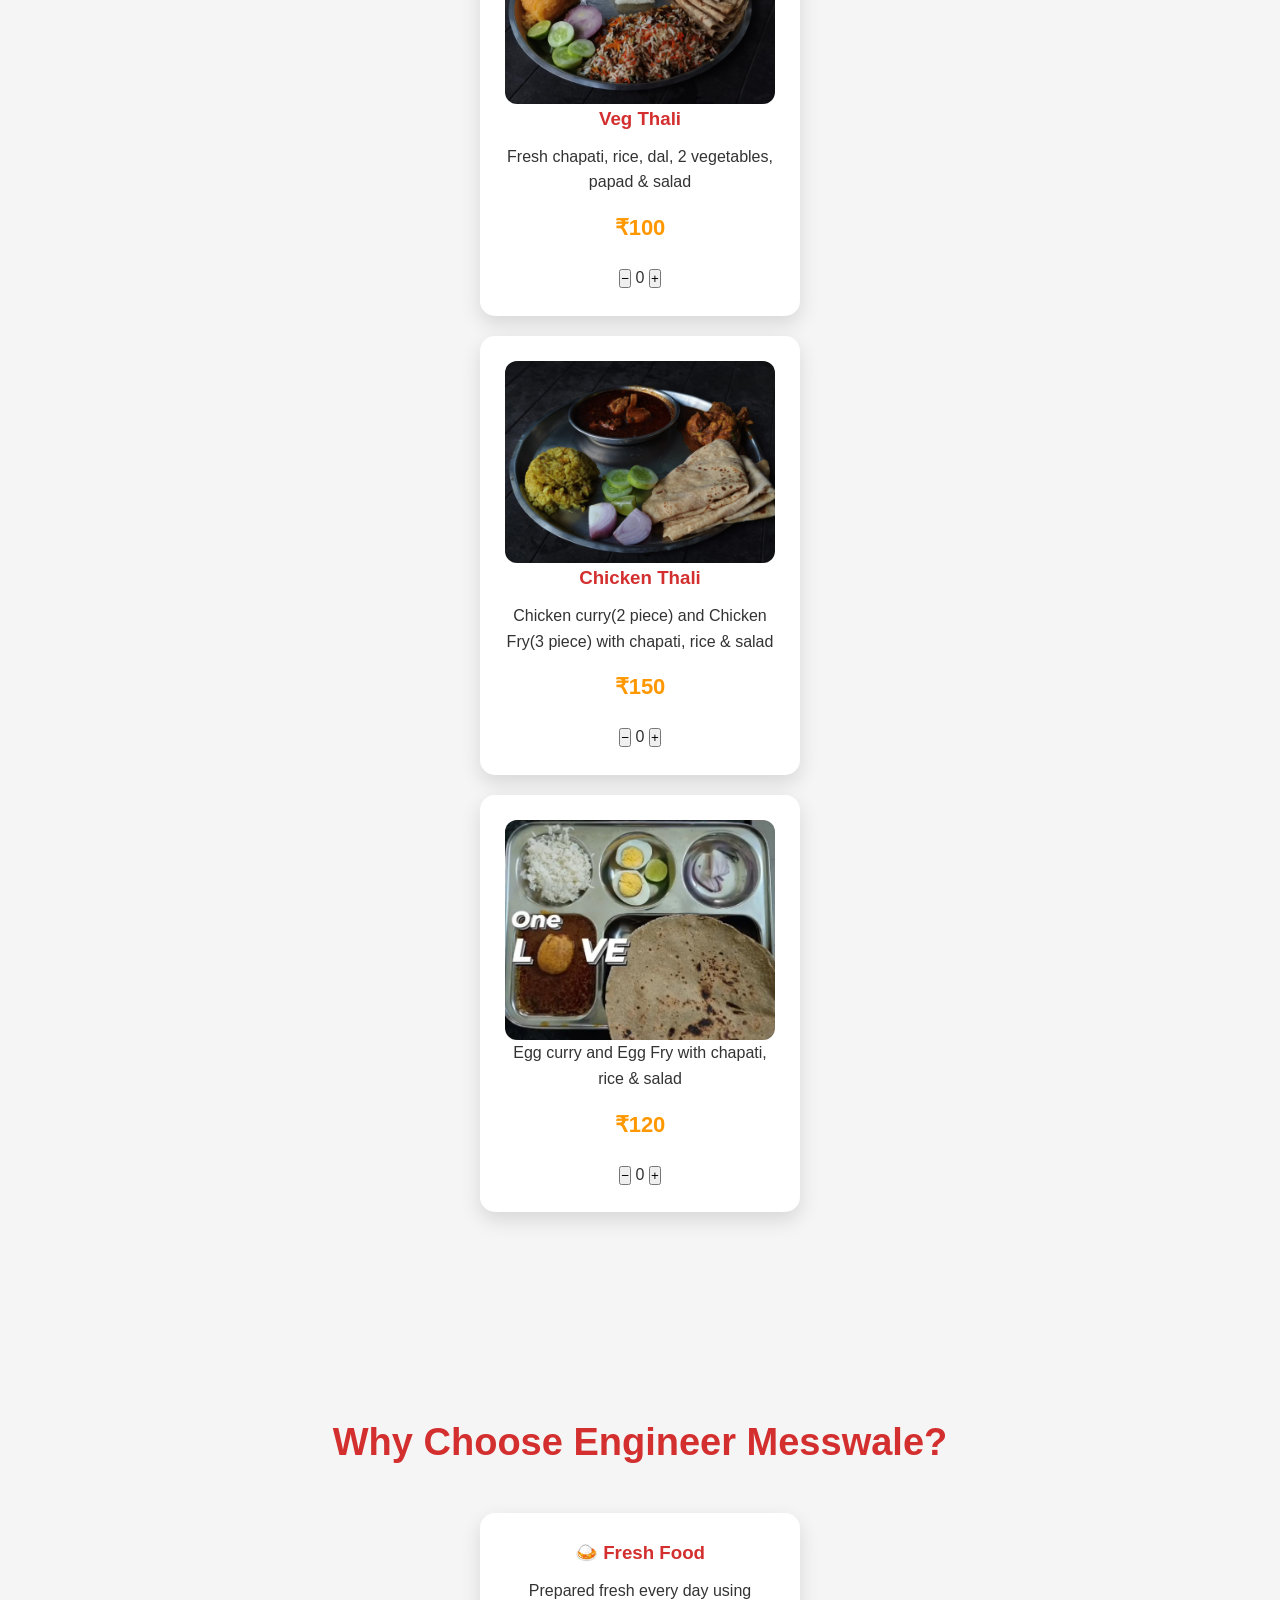
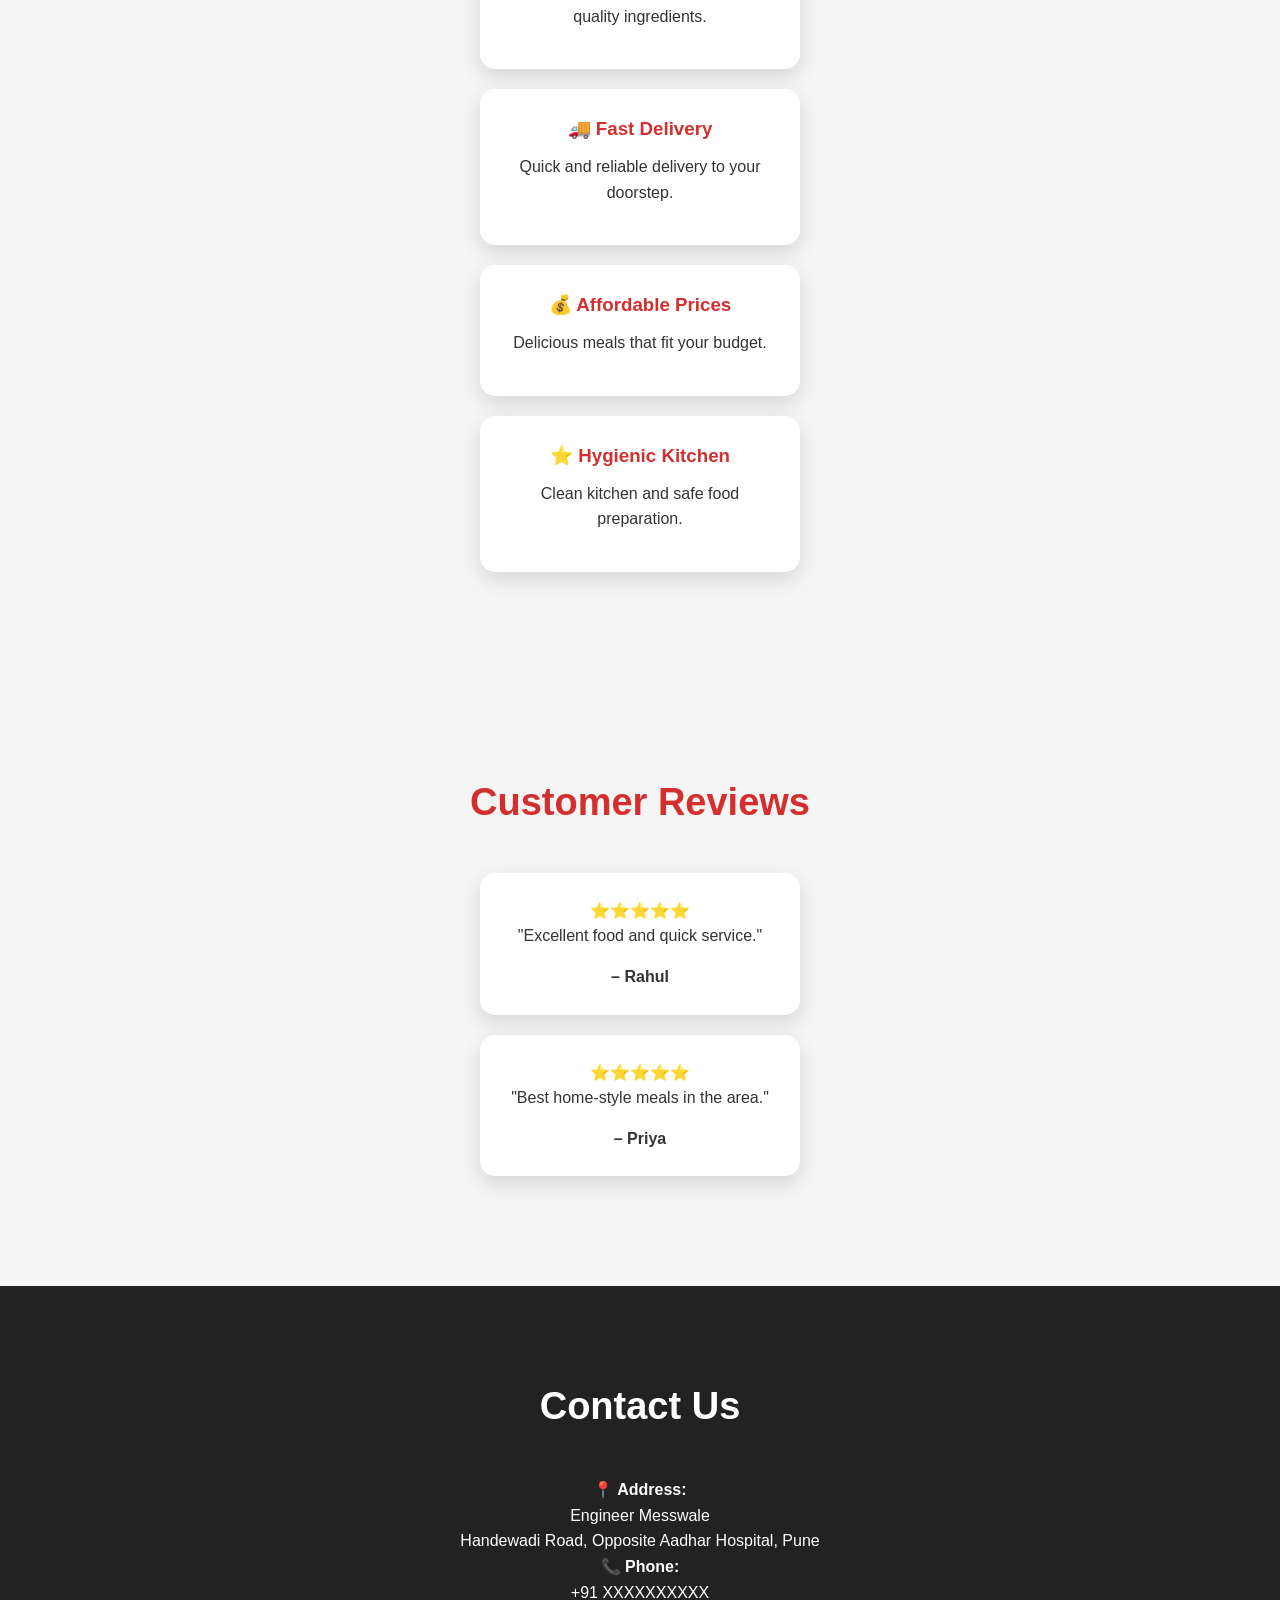
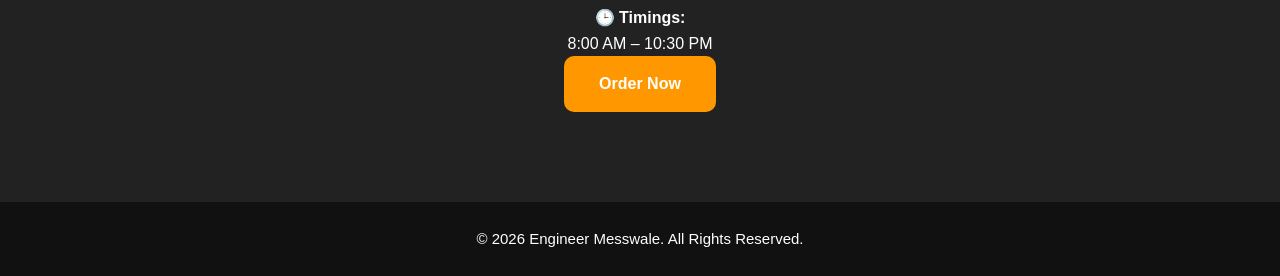
==== commit 340baf87: "new" ====
--- a/index.html
+++ b/index.html
@@ -26,7 +26,9 @@
 </div>
 
 <h3>Total: ₹<span id="total">0</span></h3>
-
+<button id="checkout-btn" class="btn" onclick="checkout()">
+    Proceed to Checkout
+</button>
 </section>
 
 <section id="home" class="hero">
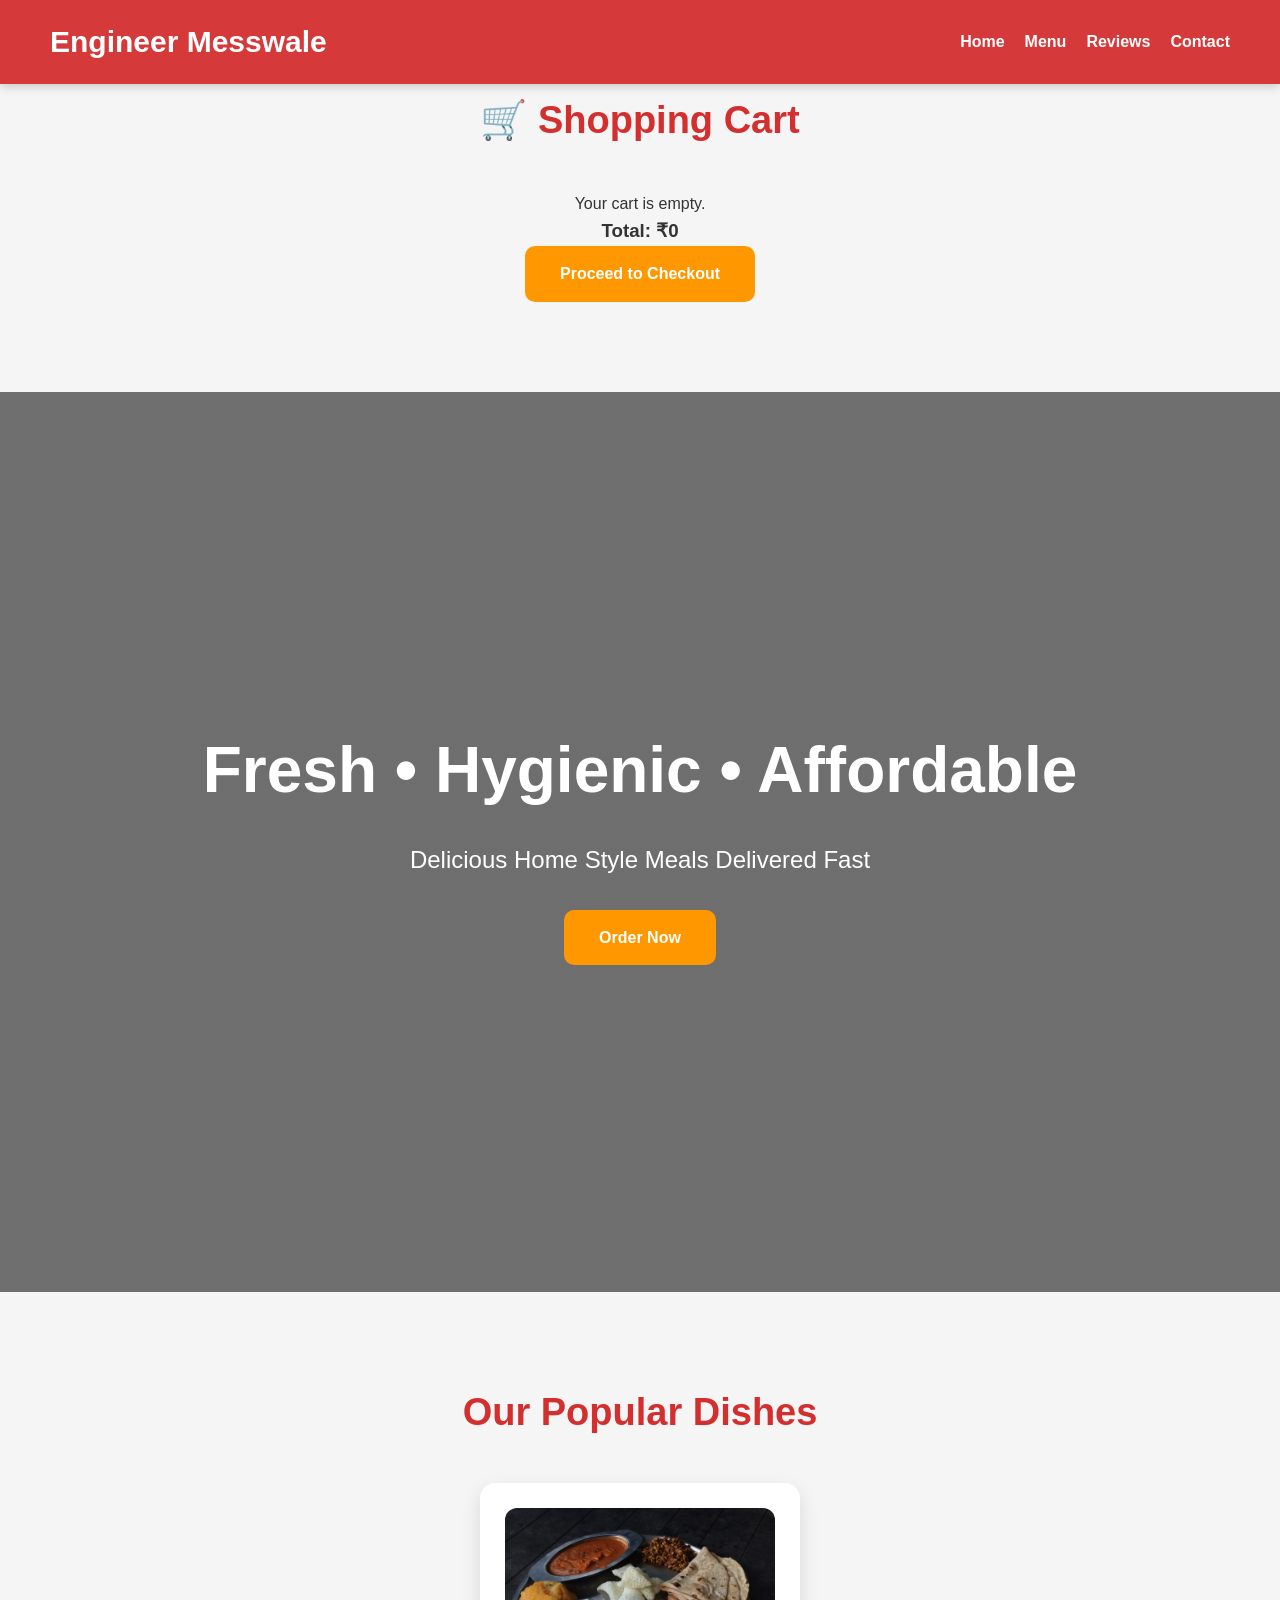
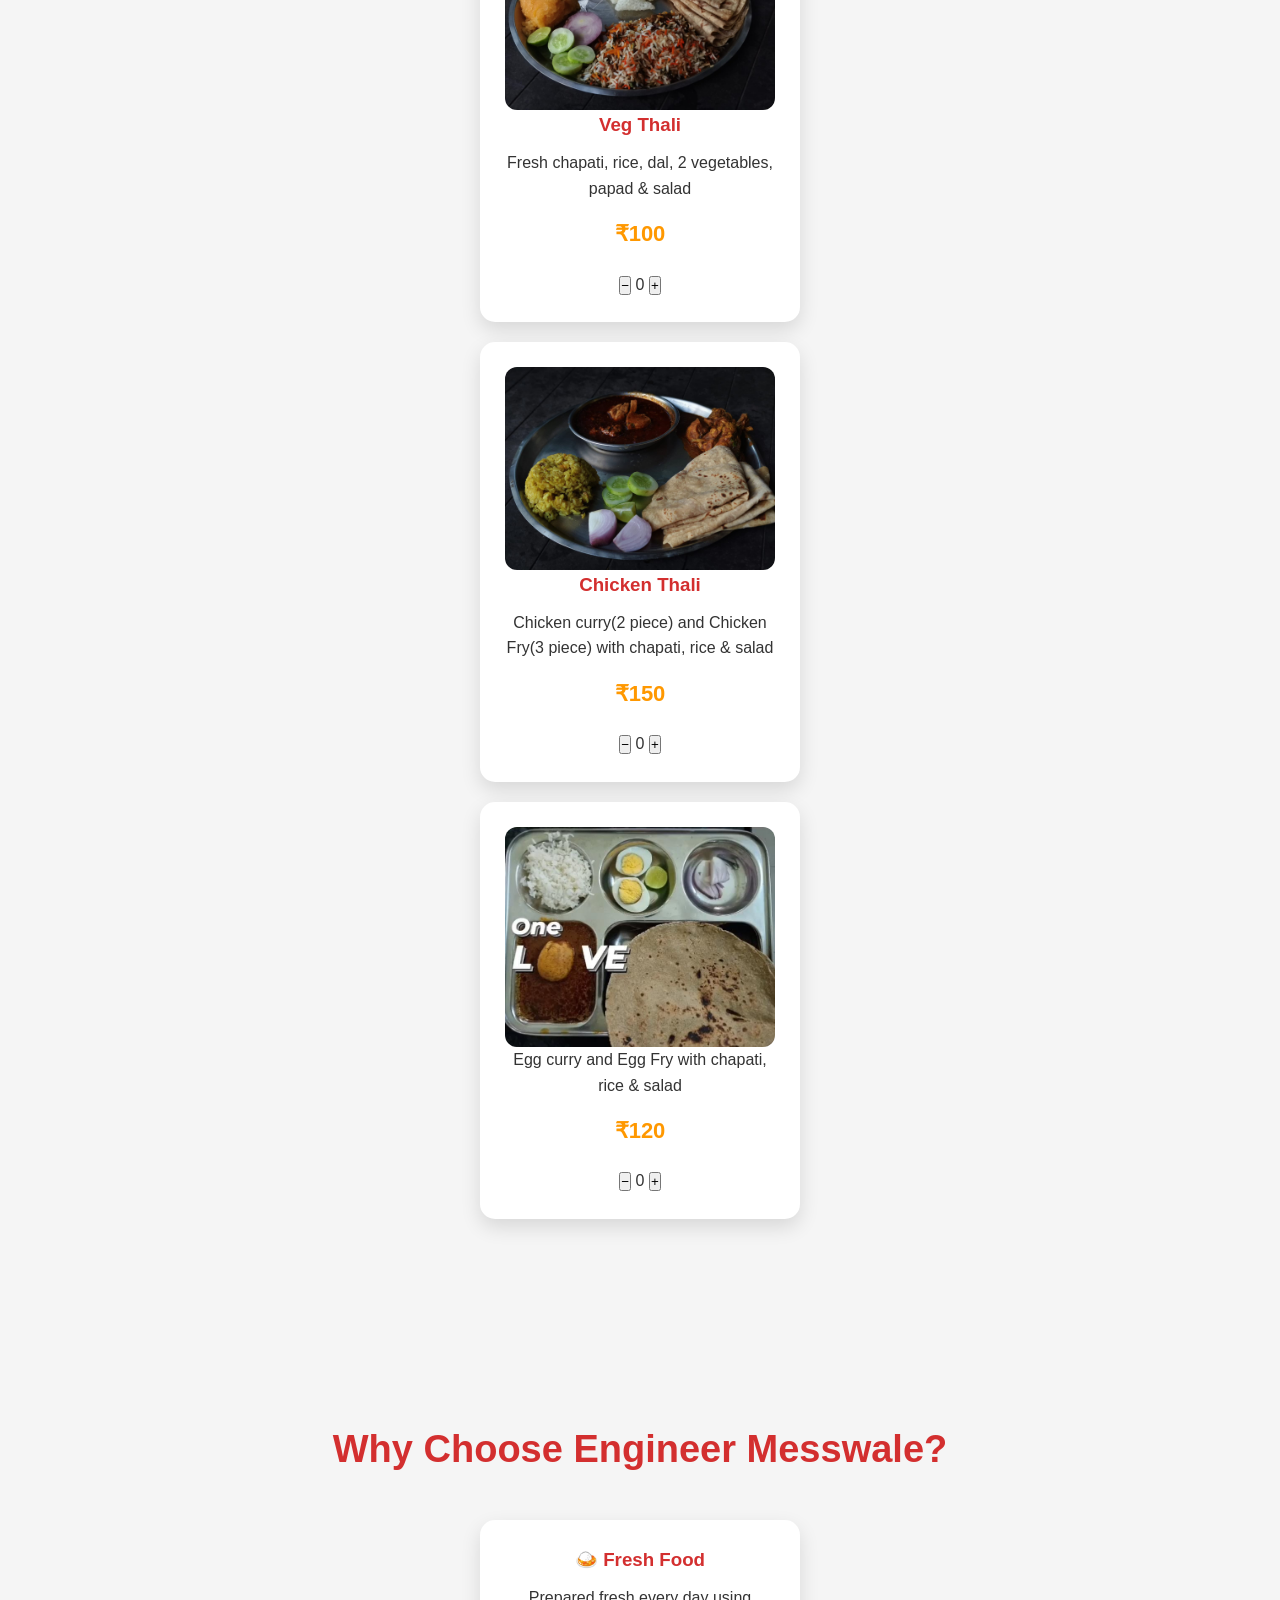
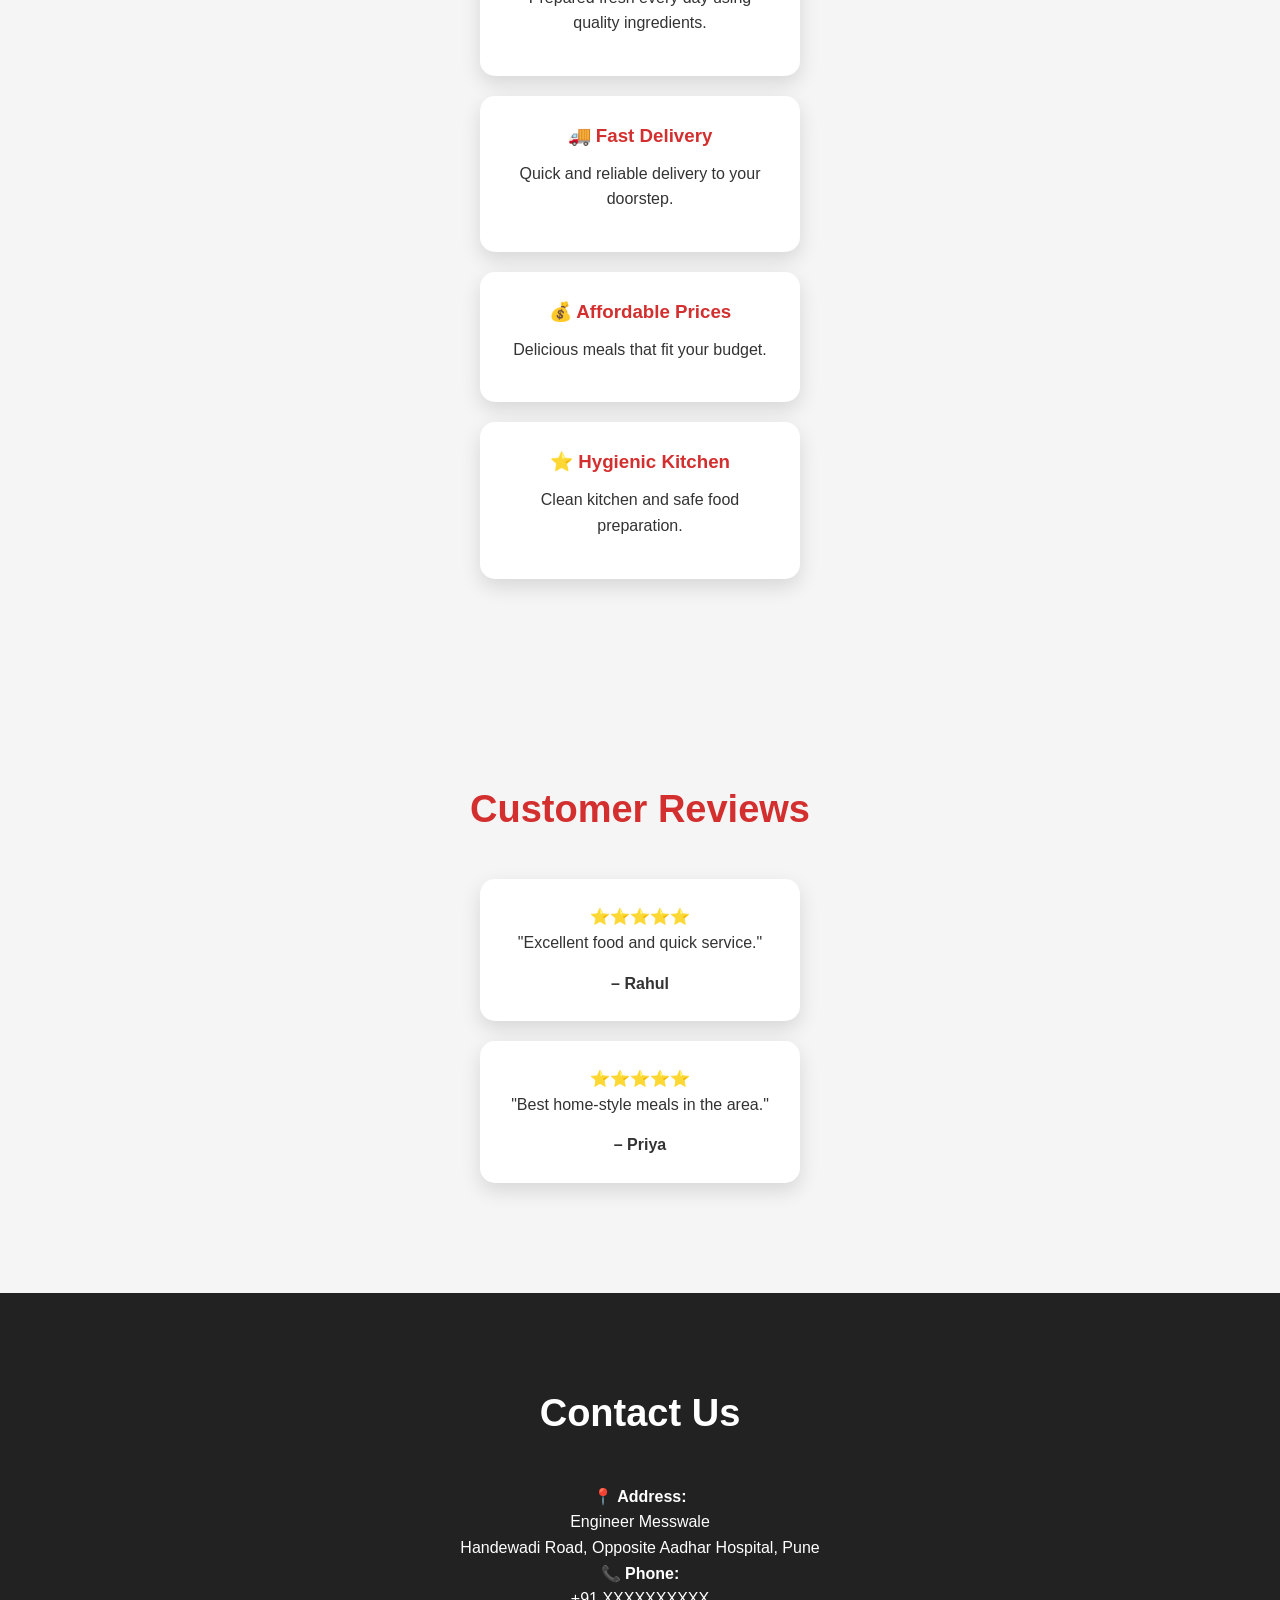
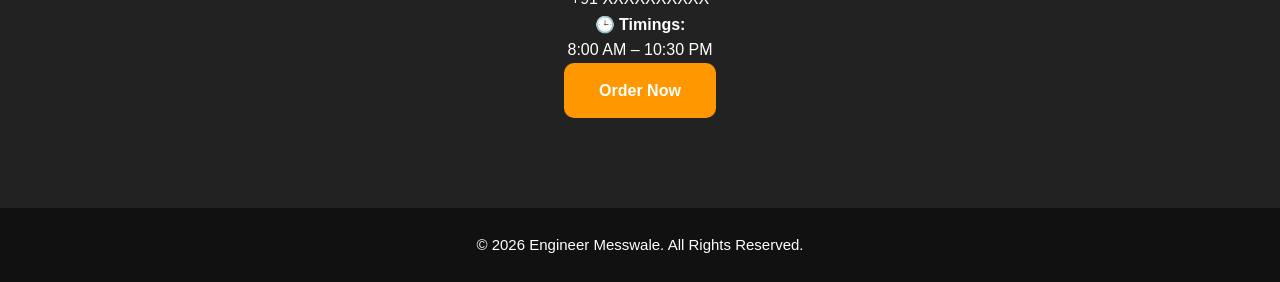
==== commit 0b404935: "new" ====
--- a/index.html
+++ b/index.html
@@ -26,9 +26,9 @@
 </div>
 
 <h3>Total: ₹<span id="total">0</span></h3>
-<button id="checkout-btn" class="btn" onclick="checkout()">
+<a href="checkout.html" class="btn">
     Proceed to Checkout
-</button>
+</a>
 </section>
 
 <section id="home" class="hero">
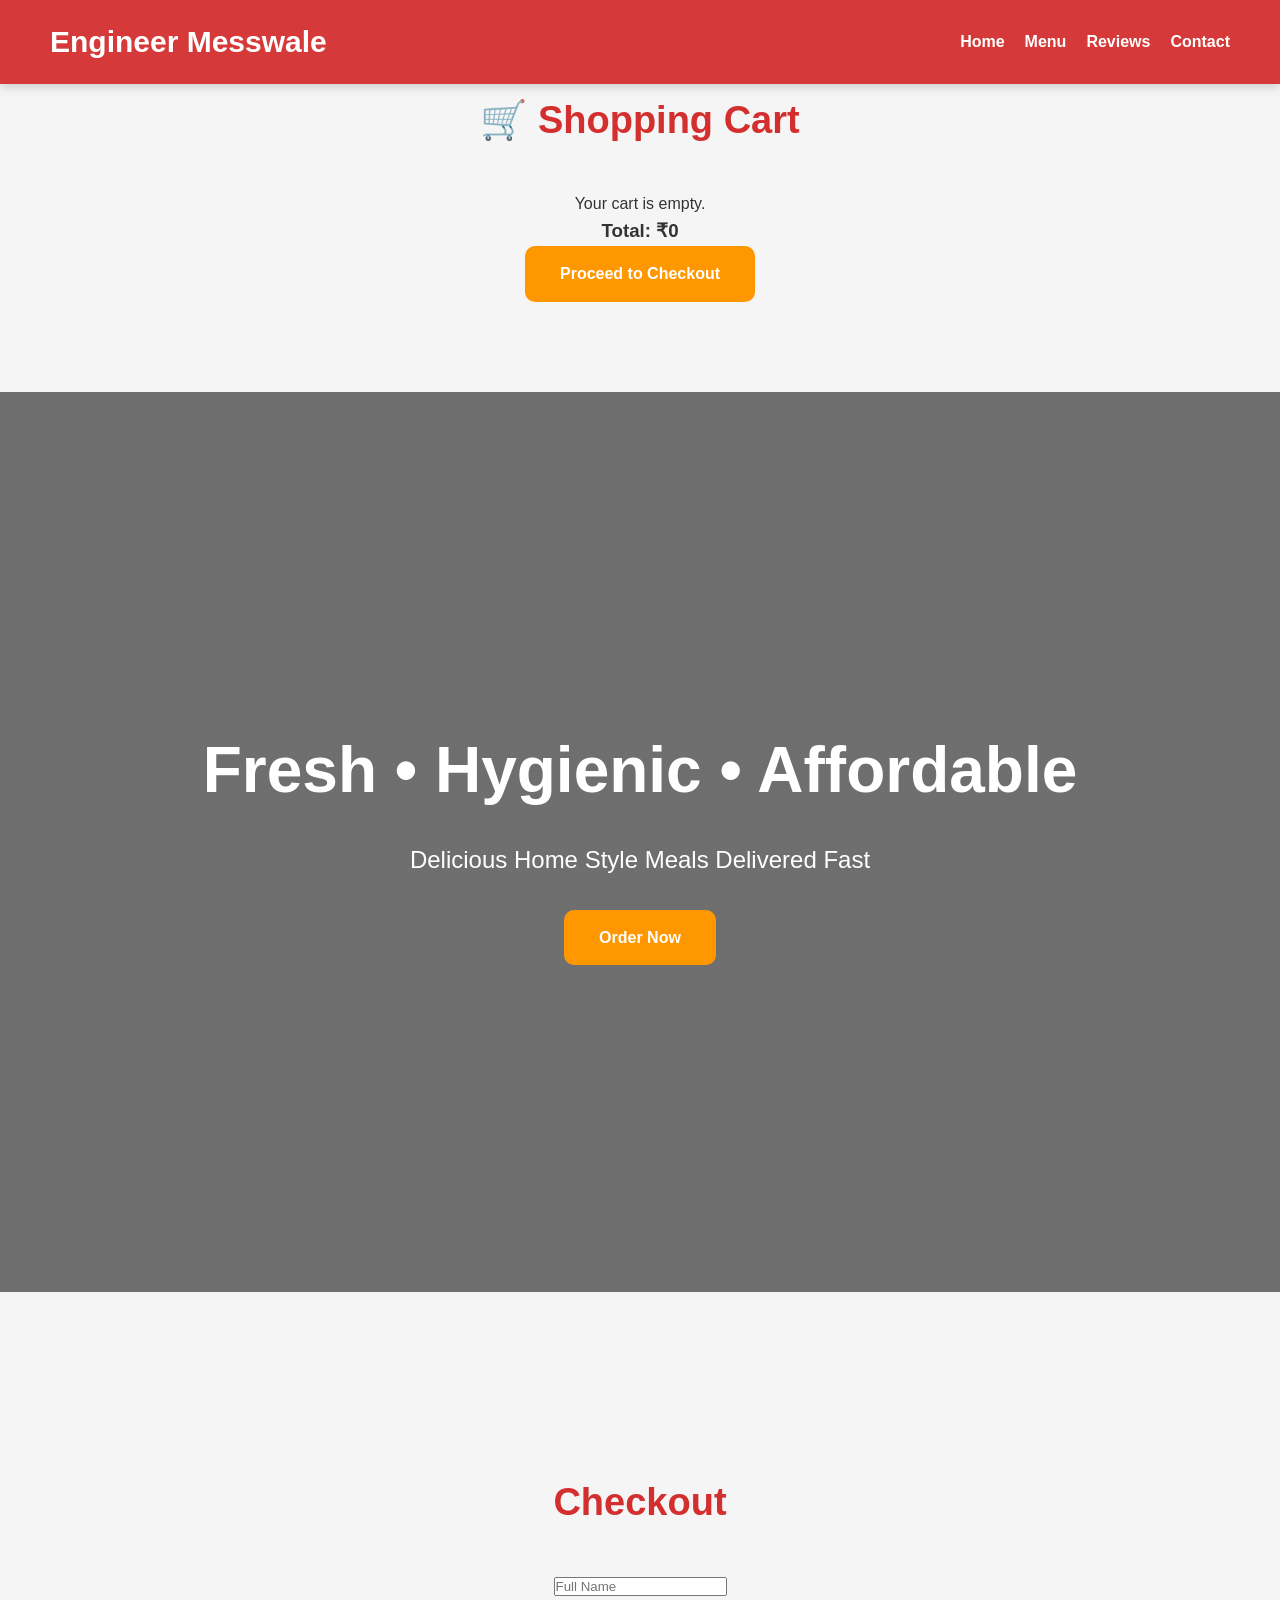
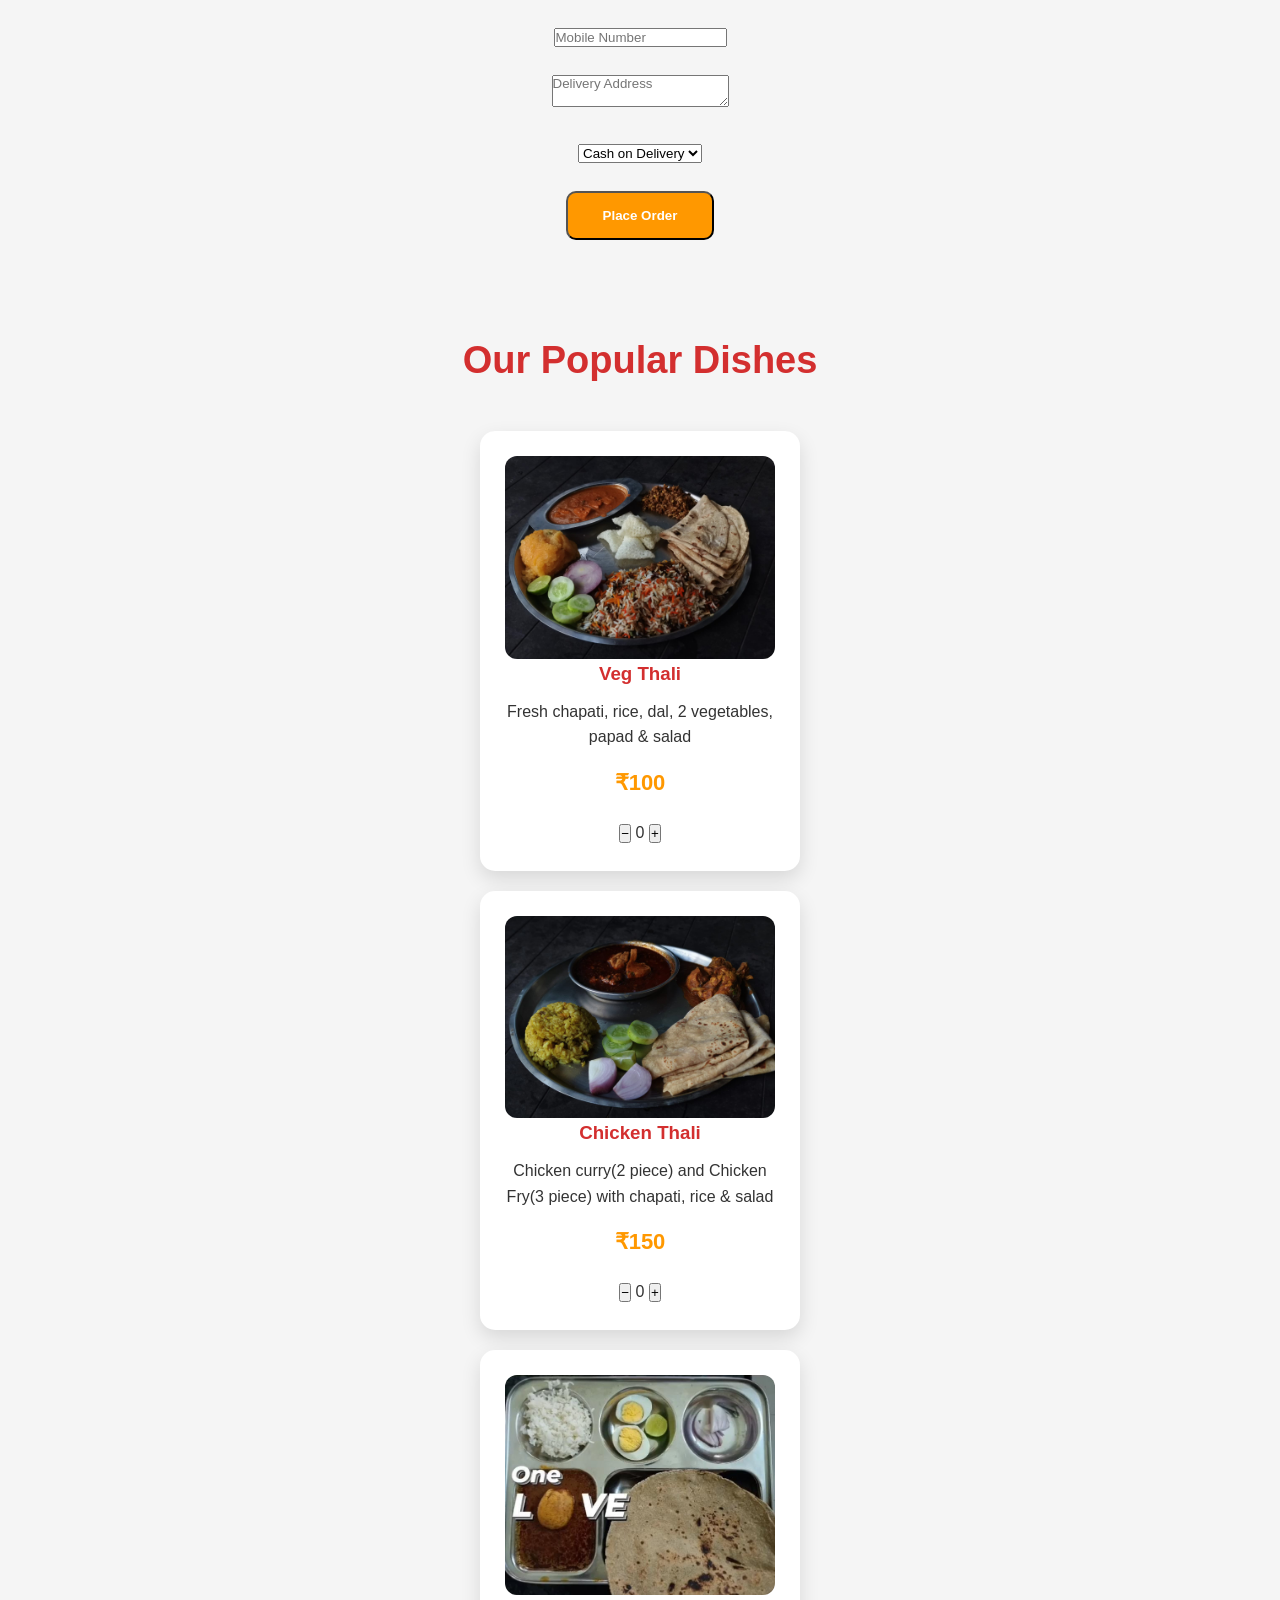
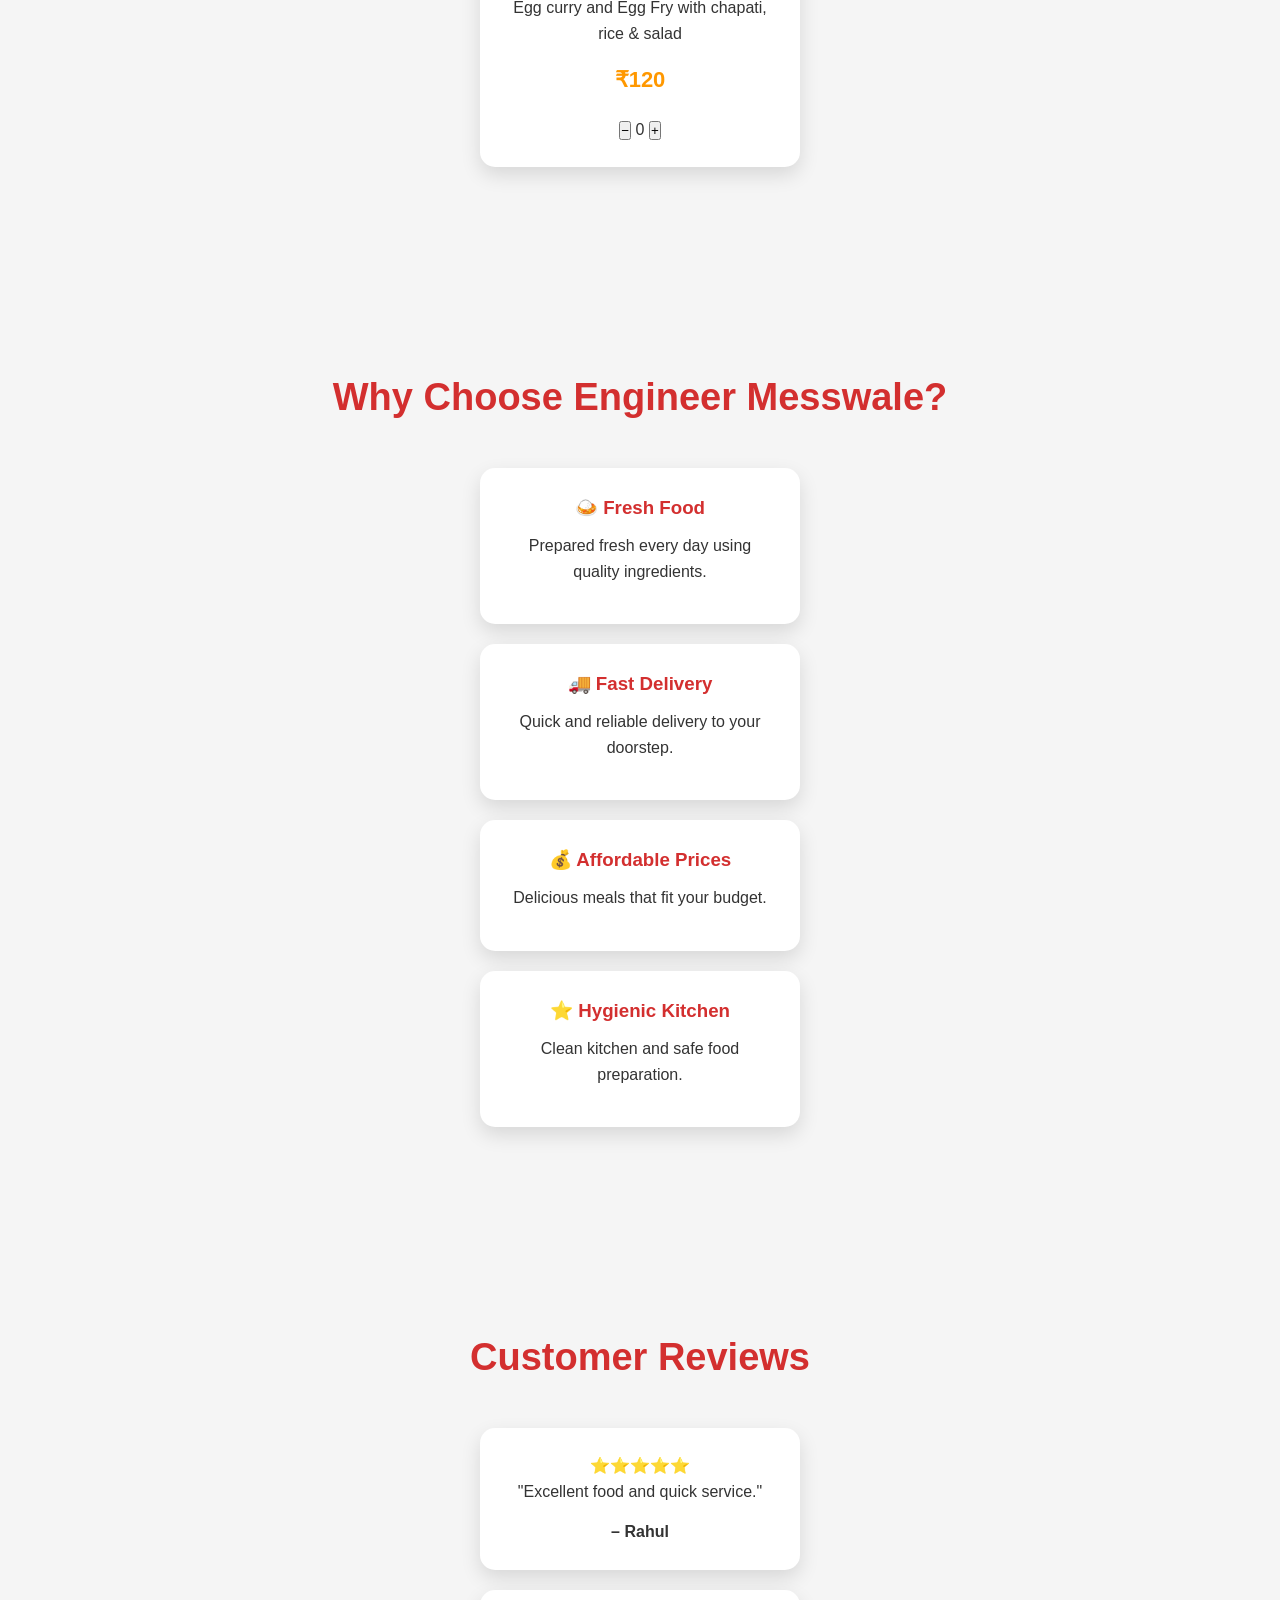
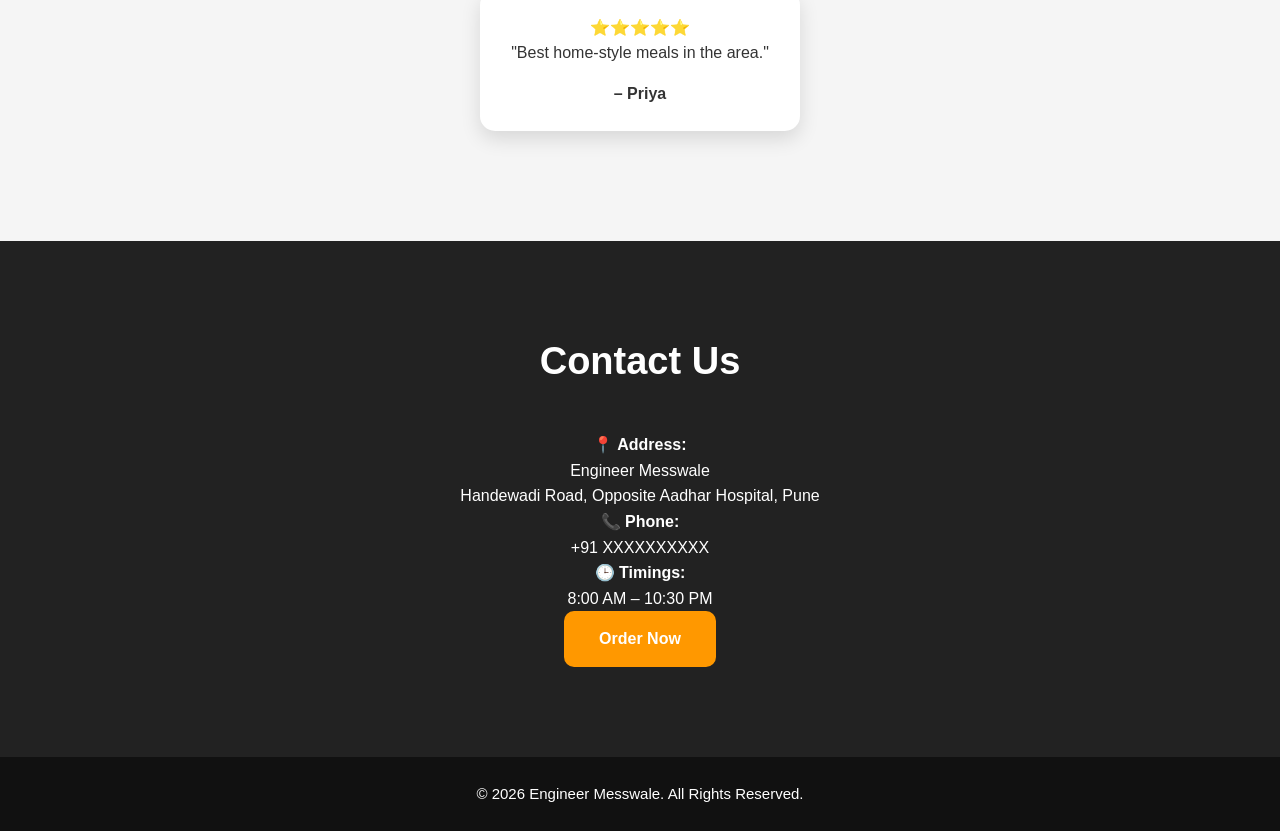
==== commit b8698f25: "new" ====
--- a/index.html
+++ b/index.html
@@ -26,7 +26,7 @@
 </div>
 
 <h3>Total: ₹<span id="total">0</span></h3>
-<a href="checkout.html" class="btn">
+<a href="Checkout.html" class="btn">
     Proceed to Checkout
 </a>
 </section>
@@ -38,7 +38,26 @@
 </section>
 
 <section id="menu" class="menu">
+<section class="menu">
 
+<h2>Checkout</h2>
+
+<input type="text" placeholder="Full Name" required><br><br>
+
+<input type="tel" placeholder="Mobile Number" required><br><br>
+
+<textarea placeholder="Delivery Address" required></textarea><br><br>
+
+<select>
+    <option>Cash on Delivery</option>
+    <option>UPI Payment</option>
+</select>
+
+<br><br>
+
+<button class="btn">Place Order</button>
+
+</section>
 <h2>Our Popular Dishes</h2>
 
 <div class="card">
